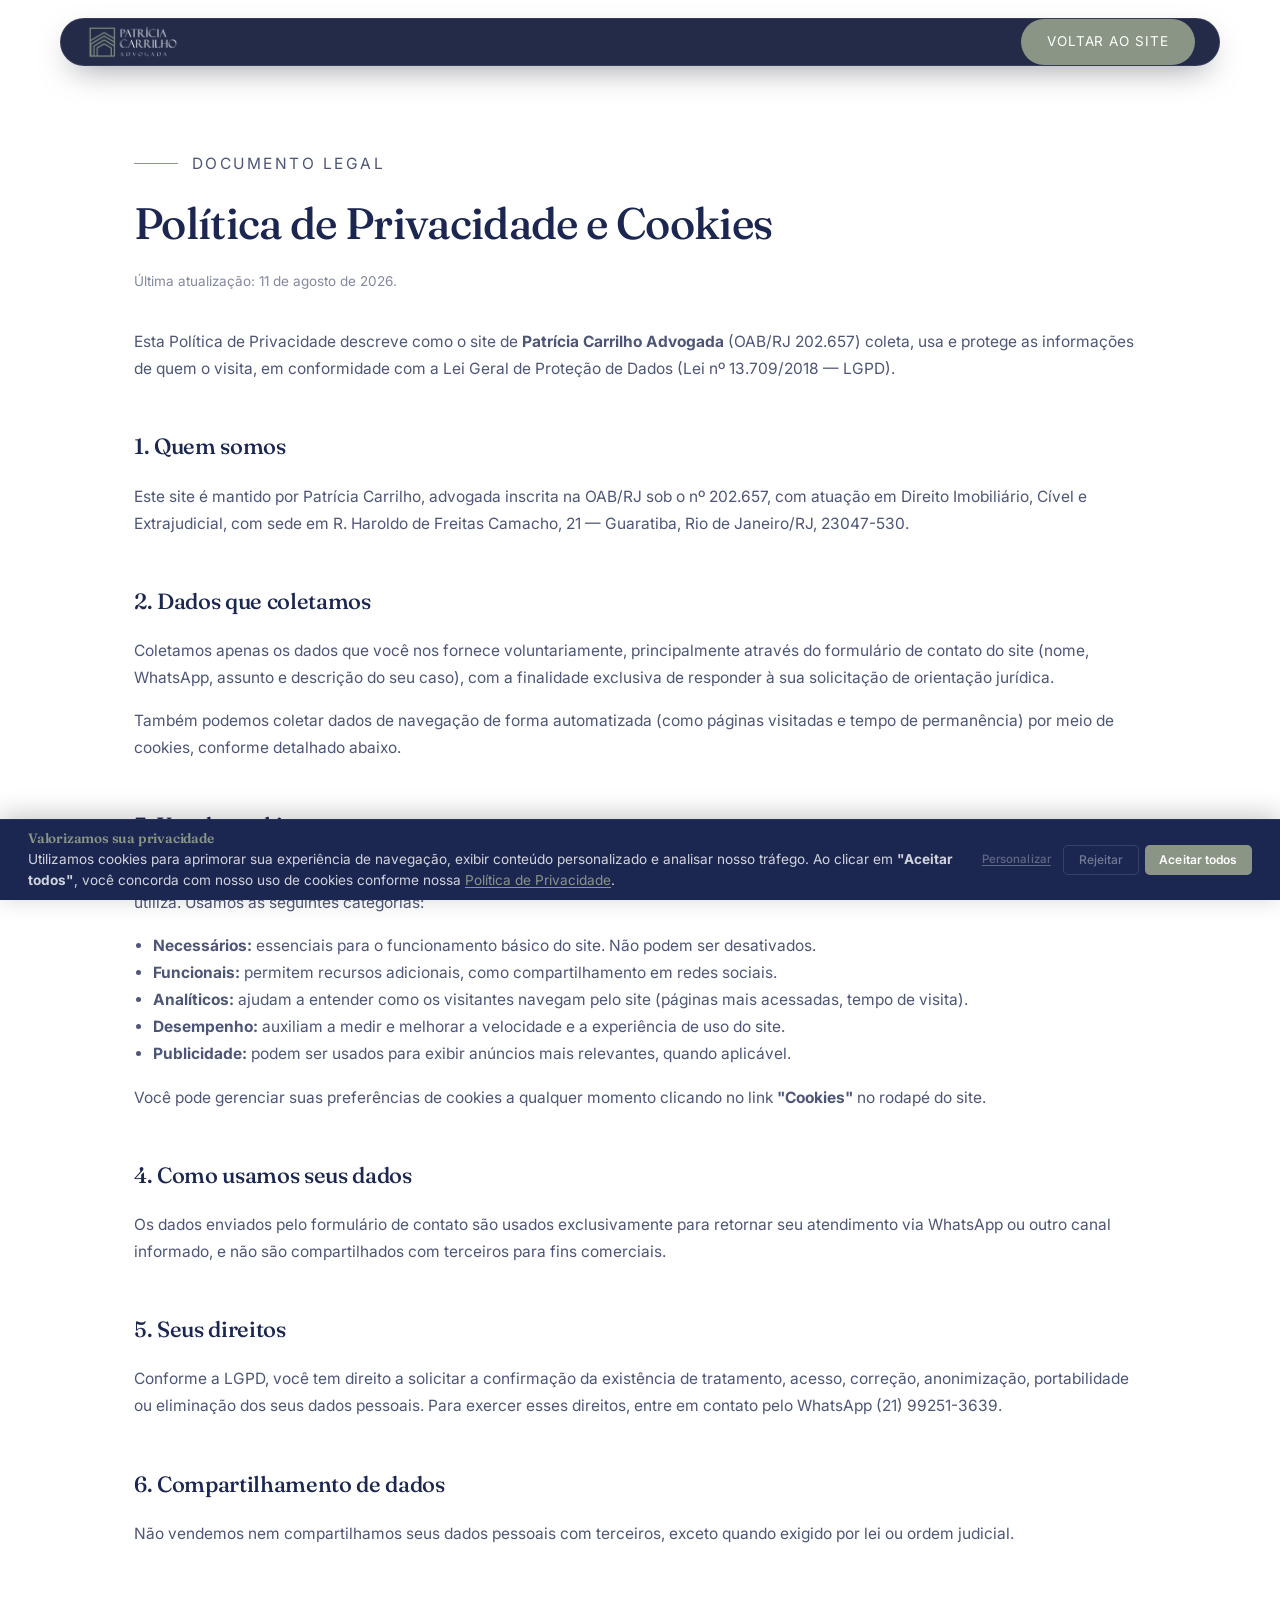
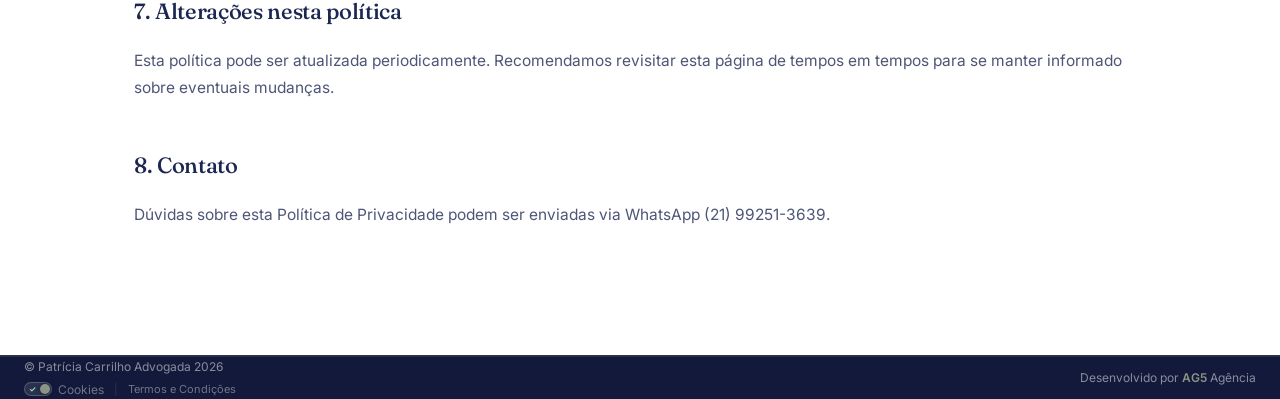
==== politica-de-privacidade.html @ 155cbabe "feat: implement cookie consent banner and add legal pages with supporting assets" ====
<!DOCTYPE html>
<html lang="pt-BR">
<head>
<meta charset="UTF-8" />
<meta name="viewport" content="width=device-width, initial-scale=1" />
<title>Política de Privacidade — Patrícia Carrilho Advogada</title>
<meta name="description" content="Política de privacidade e uso de cookies do site de Patrícia Carrilho Advogada, especialista em direito imobiliário no Rio de Janeiro." />
<meta name="robots" content="noindex, follow" />
<link rel="icon" href="Assets/favicon-patricia-carrilho-advogada.webp" type="image/webp" />
<link href="https://fonts.googleapis.com/css2?family=Fraunces:opsz,wght@9..144,400;9..144,500;9..144,600&family=Inter:wght@300;400;500;600&display=swap" rel="stylesheet" />
<link rel="stylesheet" href="style.css" />
<link rel="stylesheet" href="cookie-banner.css" />
<style>
  .legal{padding:150px 0 var(--s-7)}
  .legal h1{font-size:clamp(28px,3.6vw,44px)}
  .legal h2{font-size:22px;margin-top:var(--s-5)}
  .legal p,.legal li{color:rgba(28,39,81,.78);line-height:1.75;font-size:15.5px}
  .legal ul{padding-left:1.2em;margin:0 0 var(--s-2)}
  .legal .muted{font-size:13.5px;color:rgba(28,39,81,.55);margin-bottom:var(--s-4)}
</style>
</head>
<body>

<header class="site-header" id="header">
  <nav class="nav wrap" id="nav" aria-label="Navegação principal">
    <a href="index.html" class="nav__logo"><img src="Assets/logo-patricia-carrilho-advogada-desktop.webp" alt="Patrícia Carrilho Advogada" /></a>
    <div class="nav__right">
      <a href="index.html" class="btn btn--sage nav__cta">Voltar ao site</a>
    </div>
  </nav>
</header>

<main>
  <section class="section legal">
    <div class="wrap wrap--narrow">
      <p class="eyebrow"><span class="rule"></span>Documento legal</p>
      <h1>Política de Privacidade e Cookies</h1>
      <p class="muted">Última atualização: 11 de agosto de 2026.</p>

      <p>Esta Política de Privacidade descreve como o site de <strong>Patrícia Carrilho Advogada</strong> (OAB/RJ 202.657) coleta, usa e protege as informações de quem o visita, em conformidade com a Lei Geral de Proteção de Dados (Lei nº 13.709/2018 — LGPD).</p>

      <h2>1. Quem somos</h2>
      <p>Este site é mantido por Patrícia Carrilho, advogada inscrita na OAB/RJ sob o nº 202.657, com atuação em Direito Imobiliário, Cível e Extrajudicial, com sede em R. Haroldo de Freitas Camacho, 21 — Guaratiba, Rio de Janeiro/RJ, 23047-530.</p>

      <h2>2. Dados que coletamos</h2>
      <p>Coletamos apenas os dados que você nos fornece voluntariamente, principalmente através do formulário de contato do site (nome, WhatsApp, assunto e descrição do seu caso), com a finalidade exclusiva de responder à sua solicitação de orientação jurídica.</p>
      <p>Também podemos coletar dados de navegação de forma automatizada (como páginas visitadas e tempo de permanência) por meio de cookies, conforme detalhado abaixo.</p>

      <h2>3. Uso de cookies</h2>
      <p>Cookies são pequenos arquivos armazenados no seu navegador que ajudam o site a funcionar corretamente e a entender como você o utiliza. Usamos as seguintes categorias:</p>
      <ul>
        <li><strong>Necessários:</strong> essenciais para o funcionamento básico do site. Não podem ser desativados.</li>
        <li><strong>Funcionais:</strong> permitem recursos adicionais, como compartilhamento em redes sociais.</li>
        <li><strong>Analíticos:</strong> ajudam a entender como os visitantes navegam pelo site (páginas mais acessadas, tempo de visita).</li>
        <li><strong>Desempenho:</strong> auxiliam a medir e melhorar a velocidade e a experiência de uso do site.</li>
        <li><strong>Publicidade:</strong> podem ser usados para exibir anúncios mais relevantes, quando aplicável.</li>
      </ul>
      <p>Você pode gerenciar suas preferências de cookies a qualquer momento clicando no link <strong>"Cookies"</strong> no rodapé do site.</p>

      <h2>4. Como usamos seus dados</h2>
      <p>Os dados enviados pelo formulário de contato são usados exclusivamente para retornar seu atendimento via WhatsApp ou outro canal informado, e não são compartilhados com terceiros para fins comerciais.</p>

      <h2>5. Seus direitos</h2>
      <p>Conforme a LGPD, você tem direito a solicitar a confirmação da existência de tratamento, acesso, correção, anonimização, portabilidade ou eliminação dos seus dados pessoais. Para exercer esses direitos, entre em contato pelo WhatsApp <a href="https://wa.me/5521992513639" target="_blank" rel="noopener">(21) 99251-3639</a>.</p>

      <h2>6. Compartilhamento de dados</h2>
      <p>Não vendemos nem compartilhamos seus dados pessoais com terceiros, exceto quando exigido por lei ou ordem judicial.</p>

      <h2>7. Alterações nesta política</h2>
      <p>Esta política pode ser atualizada periodicamente. Recomendamos revisitar esta página de tempos em tempos para se manter informado sobre eventuais mudanças.</p>

      <h2>8. Contato</h2>
      <p>Dúvidas sobre esta Política de Privacidade podem ser enviadas via WhatsApp <a href="https://wa.me/5521992513639" target="_blank" rel="noopener">(21) 99251-3639</a>.</p>
    </div>
  </section>
</main>

<footer class="footer">
  <div class="credits">
    <div class="wrap credits__inner">
      <div class="credits__left">
        <span>© Patrícia Carrilho Advogada 2026</span>
        <div class="footer-legal-links">
          <a href="#" id="ck-prefs-link" class="footer-cookie-link">
            <span id="cookie-toggle" class="cookie-toggle active">
              <span class="cookie-toggle__yes">✓</span>
              <span class="cookie-toggle__no">✕</span>
              <span id="cookie-toggle-dot" class="cookie-toggle__dot"></span>
            </span>
            Cookies
          </a>
          <span class="footer-legal-sep">|</span>
          <a href="termos-e-condicoes.html">Termos e Condições</a>
        </div>
      </div>
      <span class="credits__right">Desenvolvido por <a href="https://www.ag5agencia.com.br" target="_blank" rel="noopener">AG5</a> Agência</span>
    </div>
  </div>
</footer>

<!-- ========== COOKIE BANNER (Padrão AG5) ========== -->
<div id="ck-banner" class="ck-banner" role="dialog" aria-modal="true" aria-label="Aviso de cookies" aria-live="polite" aria-hidden="true">
  <div class="ck-banner__inner">
    <div class="ck-banner__content">
      <h2 class="ck-banner__title">Valorizamos sua privacidade</h2>
      <p class="ck-banner__text">
        Utilizamos cookies para aprimorar sua experiência de navegação, exibir conteúdo
        personalizado e analisar nosso tráfego. Ao clicar em <strong>"Aceitar todos"</strong>,
        você concorda com nosso uso de cookies conforme nossa
        <a href="politica-de-privacidade.html" class="ck-banner__link">Política de Privacidade</a>.
      </p>
    </div>
    <div class="ck-banner__actions">
      <button id="ck-customize" class="ck-btn ck-btn--ghost">Personalizar</button>
      <button id="ck-reject" class="ck-btn ck-btn--outline">Rejeitar</button>
      <button id="ck-accept-all" class="ck-btn ck-btn--primary">Aceitar todos</button>
    </div>
  </div>
</div>

<div id="ck-modal" class="ck-modal" role="dialog" aria-modal="true" aria-label="Personalizar preferências de cookies" aria-hidden="true">
  <div class="ck-modal__overlay" id="ck-modal-overlay"></div>
  <div class="ck-modal__box">
    <div class="ck-modal__header">
      <h2 class="ck-modal__title">Personalizar preferências de consentimento</h2>
      <button class="ck-modal__close" id="ck-modal-close" aria-label="Fechar modal">
        <svg width="18" height="18" viewBox="0 0 24 24" fill="none" aria-hidden="true">
          <path d="M18 6L6 18M6 6l12 12" stroke="currentColor" stroke-width="2" stroke-linecap="round" stroke-linejoin="round" />
        </svg>
      </button>
    </div>
    <div class="ck-modal__body">
      <p class="ck-modal__intro">
        Utilizamos cookies para ajudar você a navegar com eficiência e executar certas funções.
        Os cookies classificados como <strong>"Necessário"</strong> são essenciais para o
        funcionamento básico do site e não podem ser desativados.
      </p>

      <div class="ck-category">
        <div class="ck-category__header">
          <div class="ck-category__info">
            <h3 class="ck-category__name">Necessário</h3>
            <p class="ck-category__desc">Essenciais para o funcionamento do site. Não armazenam dados pessoalmente identificáveis.</p>
          </div>
          <span class="ck-category__badge">Sempre ativo</span>
        </div>
      </div>

      <div class="ck-category">
        <div class="ck-category__header">
          <div class="ck-category__info">
            <h3 class="ck-category__name">Funcional</h3>
            <p class="ck-category__desc">Ajudam a executar funcionalidades como compartilhamento em mídia social e recursos de terceiros.</p>
          </div>
          <label class="ck-toggle" aria-label="Ativar cookies funcionais">
            <input type="checkbox" id="ck-functional" name="functional">
            <span class="ck-toggle__slider"></span>
          </label>
        </div>
      </div>

      <div class="ck-category">
        <div class="ck-category__header">
          <div class="ck-category__info">
            <h3 class="ck-category__name">Analítico</h3>
            <p class="ck-category__desc">Usados para entender como os visitantes interagem com o site (visitantes, taxa de rejeição, etc.).</p>
          </div>
          <label class="ck-toggle" aria-label="Ativar cookies analíticos">
            <input type="checkbox" id="ck-analytics" name="analytics">
            <span class="ck-toggle__slider"></span>
          </label>
        </div>
      </div>

      <div class="ck-category">
        <div class="ck-category__header">
          <div class="ck-category__info">
            <h3 class="ck-category__name">Desempenho</h3>
            <p class="ck-category__desc">Analisam índices de desempenho do site para oferecer melhor experiência ao visitante.</p>
          </div>
          <label class="ck-toggle" aria-label="Ativar cookies de desempenho">
            <input type="checkbox" id="ck-performance" name="performance">
            <span class="ck-toggle__slider"></span>
          </label>
        </div>
      </div>

      <div class="ck-category">
        <div class="ck-category__header">
          <div class="ck-category__info">
            <h3 class="ck-category__name">Publicidade</h3>
            <p class="ck-category__desc">Entregam anúncios personalizados com base nas páginas visitadas anteriormente.</p>
          </div>
          <label class="ck-toggle" aria-label="Ativar cookies de publicidade">
            <input type="checkbox" id="ck-advertising" name="advertising">
            <span class="ck-toggle__slider"></span>
          </label>
        </div>
      </div>
    </div>

    <div class="ck-modal__footer">
      <button id="ck-modal-reject" class="ck-btn ck-btn--outline">Rejeitar</button>
      <button id="ck-modal-save" class="ck-btn ck-btn--ghost">Salvar Preferências</button>
      <button id="ck-modal-accept-all" class="ck-btn ck-btn--primary">Aceitar todos</button>
    </div>
  </div>
</div>

<button id="ck-prefs-btn" class="ck-prefs-btn" aria-label="Preferências de cookies" style="display:none;">Cookies</button>


<script src="cookie-banner.js" defer></script>
</body>
</html>
---- style.css ----
:root{
  --color-navy:#1C2751;
  --color-sage:#8A9585;
  --color-white:#FFFFFF;
  --color-neutral:#F0F0F0;
  --color-navy-deep:#12193A;
  --font-title:"Fraunces",Georgia,"Times New Roman",serif;
  --font-body:"Inter",Helvetica,Arial,sans-serif;
  --wrap:1240px;
  --s-1:8px;--s-2:16px;--s-3:24px;--s-4:34px;--s-5:52px;--s-6:70px;--s-7:110px;
  --ease:cubic-bezier(.16,1,.3,1);
}

*,*::before,*::after{box-sizing:border-box}
html{scroll-behavior:smooth}
body{margin:0;background:var(--color-white);color:var(--color-navy);font-family:var(--font-body);font-size:16px;line-height:1.6;-webkit-font-smoothing:antialiased;overflow-x:hidden}
img{max-width:100%;display:block}
a{color:inherit;text-decoration:none;transition:color .25s ease}
a:hover{color:var(--color-sage)}
h1,h2,h3{font-family:var(--font-title);font-weight:500;letter-spacing:-.015em;margin:0;text-wrap:pretty}
h1{font-size:clamp(34px,4.6vw,66px);line-height:1.03;margin-bottom:var(--s-3)}
h1 em{font-style:italic;color:var(--color-sage)}
h2{font-size:clamp(28px,3.2vw,46px);line-height:1.1;margin-bottom:var(--s-3)}
.h2--big{font-size:clamp(30px,3.4vw,48px)}
h3{font-size:22px;line-height:1.25}
p{margin:0 0 var(--s-2)}
input,textarea,select,button{font:inherit}

.wrap{max-width:var(--wrap);margin:0 auto;padding:0 var(--s-3)}
.wrap--narrow{max-width:1060px}
.section{padding:var(--s-7) 0}
.section--navy{background:var(--color-navy);color:var(--color-white)}
.section--neutral{background:var(--color-neutral)}
.muted{font-size:13.5px;color:rgba(28,39,81,.6)}
.eyebrow{display:flex;align-items:center;gap:14px;font-size:12.5px;letter-spacing:.16em;text-transform:uppercase;color:var(--color-sage);margin-bottom:var(--s-3)}
.rule{width:44px;height:1px;background:var(--color-sage)}
.lead{font-size:17px;line-height:1.7;color:rgba(28,39,81,.72);max-width:34em}
.lead--light{color:rgba(255,255,255,.72)}
.diamond{width:7px;height:7px;background:var(--color-sage);transform:rotate(45deg);flex:none}

/* ---------- botões e links ---------- */
.btn{display:inline-block;padding:17px 30px;font-size:13.5px;letter-spacing:.07em;text-transform:uppercase;transition:background .25s ease,color .25s ease,border-color .25s ease;cursor:pointer;border:0}
.btn--navy{background:var(--color-navy);color:var(--color-white)}
.btn--navy:hover{background:var(--color-sage);color:var(--color-white)}
.btn--sage{background:var(--color-sage);color:var(--color-white)}
.btn--sage:hover{background:var(--color-white);color:var(--color-navy)}
.btn--ghost{border:1px solid rgba(28,39,81,.25);color:var(--color-navy)}
.btn--ghost:hover{border-color:var(--color-sage);color:var(--color-sage)}
.btn--block{width:100%}
.btn-row{display:flex;flex-wrap:wrap;gap:14px;margin-bottom:var(--s-4)}
.link-underline{font-size:13.5px;letter-spacing:.06em;text-transform:uppercase;border-bottom:1px solid var(--color-sage);padding-bottom:5px}
.link-underline--light{color:rgba(255,255,255,.78)}

/* ---------- header ---------- */
.site-header{position:fixed;top:18px;left:0;right:0;z-index:50;display:flex;justify-content:center;pointer-events:none}
.nav{pointer-events:auto;width:min(1160px,calc(100% - 36px));display:flex;align-items:center;justify-content:space-between;gap:var(--s-3);padding:10px 10px 10px 26px;background:rgba(18,25,58,.92);backdrop-filter:blur(8px);-webkit-backdrop-filter:blur(8px);border:1px solid rgba(255,255,255,.08);border-radius:999px;box-shadow:0 12px 32px -12px rgba(9,13,30,.5);transition:padding .3s ease,box-shadow .3s ease}
.site-header.is-compact .nav{box-shadow:0 16px 40px -14px rgba(9,13,30,.65)}
.nav__logo img{height:34px;width:auto;transition:height .3s ease}
.site-header.is-compact .nav__logo img{height:30px}
.nav__right{display:flex;align-items:center;gap:26px}
.nav__links{display:flex;gap:26px;align-items:center;font-size:14px;color:rgba(255,255,255,.75)}
.nav__links a{position:relative;padding-bottom:2px;background-image:linear-gradient(var(--color-sage),var(--color-sage));background-repeat:no-repeat;background-position:left bottom;background-size:0% 1px;transition:color .35s ease,background-size .45s var(--ease)}
.nav__links a:hover{color:var(--color-white);background-size:100% 1px}
.nav__cta{padding:12px 26px;white-space:nowrap;border-radius:999px;transition:transform .3s ease,box-shadow .3s ease,background .3s ease,color .3s ease}
.nav__cta:hover{transform:translateY(-2px);box-shadow:0 8px 20px -6px rgba(138,149,133,.55)}
.nav__burger{display:none;flex-direction:column;gap:6px;background:transparent;border:0;padding:10px;cursor:pointer}
.nav__burger span{display:block;width:24px;height:1.5px;background:var(--color-white);transition:transform .25s ease}
.nav__burger[aria-expanded="true"] span:first-child{transform:translateY(4px) rotate(45deg)}
.nav__burger[aria-expanded="true"] span:last-child{transform:translateY(-3px) rotate(-45deg)}

/* ---------- drawer mobile (menu premium) ---------- */
.drawer-overlay{position:fixed;inset:0;background:rgba(18,25,58,.55);opacity:0;visibility:hidden;transition:opacity .35s var(--ease);z-index:9998}
.drawer-overlay.is-open{opacity:1;visibility:visible}
.drawer{position:fixed;top:0;right:0;bottom:0;width:min(360px,86vw);background:var(--color-navy);z-index:9999;display:flex;flex-direction:column;transform:translateX(100%);transition:transform .4s var(--ease);box-shadow:-20px 0 60px rgba(18,25,58,.35)}
.drawer.is-open{transform:translateX(0)}
.drawer__head{display:flex;align-items:center;justify-content:space-between;padding:var(--s-3);border-bottom:1px solid rgba(255,255,255,.14)}
.drawer__logo img{height:38px;width:auto}
.drawer__close{background:transparent;border:0;padding:10px;cursor:pointer;display:flex;flex-direction:column;justify-content:center;align-items:center;width:40px;height:40px}
.drawer__close span{position:absolute;width:20px;height:1.5px;background:var(--color-white)}
.drawer__close span:first-child{transform:rotate(45deg)}
.drawer__close span:last-child{transform:rotate(-45deg)}
.drawer__nav{display:flex;flex-direction:column;padding:var(--s-2) 0;overflow-y:auto}
.drawer__nav a{padding:18px var(--s-3);font-size:14.5px;letter-spacing:.06em;text-transform:uppercase;color:rgba(255,255,255,.78);border-bottom:1px solid rgba(255,255,255,.08);opacity:.85;transition:opacity .2s ease,color .2s ease,background .2s ease}
.drawer__nav a:hover{opacity:1;color:var(--color-sage);background:rgba(255,255,255,.04)}
.drawer__cta{margin:var(--s-3);text-align:center;border-bottom:0 !important}
body.drawer-open{overflow:hidden}
@media (min-width:901px){
  .drawer,.drawer-overlay{display:none}
}

/* ---------- hero ---------- */
.hero{padding-top:118px;padding-bottom:var(--s-4)}
.hero__grid{display:grid;grid-template-columns:minmax(0,55fr) minmax(0,45fr);gap:44px;align-items:center;min-height:min(60.3vh,516px)}
.hero__text{padding:var(--s-2) 0}
.hero__media{position:relative;align-self:stretch;min-height:367px}
.hero__frame{position:absolute;inset:0;background:var(--color-neutral);overflow:hidden}
.hero__frame::after{content:'';position:absolute;inset:0;clip-path:polygon(18% 0,100% 0,100% 100%,0 100%);border:1px solid rgba(138,149,133,.55);pointer-events:none;z-index:2}
.hero__frame img{width:100%;height:100%;object-fit:cover;object-position:50% 28%;clip-path:polygon(18% 0,100% 0,100% 100%,0 100%);animation:heroReveal .9s var(--ease) both;will-change:transform,clip-path;filter:saturate(1.03) contrast(1.02)}
.hero__seal{position:absolute;top:26px;right:-1px;background:var(--color-white);color:var(--color-navy);font-family:var(--font-title);font-size:12px;letter-spacing:.14em;padding:9px 16px;box-shadow:0 10px 28px -10px rgba(18,25,58,.4);animation:fadeIn .8s .55s ease both}

/* ---------- grids ---------- */
.grid-2{display:grid;grid-template-columns:minmax(0,1fr) minmax(0,1fr);gap:var(--s-5);align-items:center}
.grid-2--wide{gap:var(--s-6);align-items:start}
.grid-2--about{grid-template-columns:minmax(0,44fr) minmax(0,56fr);gap:64px}
.section__head{display:flex;flex-wrap:wrap;gap:var(--s-3);align-items:flex-end;justify-content:space-between;margin-bottom:var(--s-5)}
.section__head h2{max-width:22em;margin-bottom:0}

/* ---------- dor & solução: composição assimétrica editorial ---------- */
.ds{padding-bottom:0}
.ds__head{max-width:34em;margin-bottom:var(--s-6)}
.ds__head h2{font-size:clamp(28px,3.6vw,42px)}

.ds__scene{position:relative;display:grid;grid-template-columns:minmax(220px,26fr) minmax(0,74fr);align-items:end}

/* coluna estreita: o peso do problema, comprimida, quase saindo de cena */
.ds__weight{position:relative;grid-column:1;z-index:1;min-height:460px;display:flex;flex-direction:column;justify-content:flex-end;filter:grayscale(.35)}
.ds__weight-img{position:relative;flex:1;overflow:hidden;box-shadow:14px 0 40px -20px rgba(0,0,0,.6)}
.ds__weight-img img{width:100%;height:100%;object-fit:cover;object-position:70% 22%;filter:brightness(.62) contrast(1.05)}
.ds__weight-img::after{content:'';position:absolute;inset:0;background:linear-gradient(180deg,rgba(9,13,30,0) 45%,rgba(9,13,30,.92));}
.ds__weight-copy{position:absolute;left:0;right:0;bottom:0;padding:26px 22px}
.ds__count{display:block;font-family:var(--font-title);font-size:64px;line-height:.85;color:rgba(255,255,255,.92)}
.ds__count-label{display:block;margin-top:10px;font-size:12.5px;line-height:1.5;letter-spacing:.02em;color:rgba(255,255,255,.62)}

/* coluna dominante: a virada, maior, sobrepondo a coluna do problema */
.ds__relief{position:relative;grid-column:2;z-index:2;margin-left:-64px;background:var(--color-navy-deep);display:grid;grid-template-columns:52fr 48fr;align-items:stretch;box-shadow:0 30px 70px -24px rgba(9,13,30,.7);border:1px solid rgba(138,149,133,.22)}
.ds__relief-img{position:relative;min-height:420px;overflow:hidden}
.ds__relief-img img{width:100%;height:100%;object-fit:cover;transition:transform .8s var(--ease)}
.ds__relief:hover .ds__relief-img img{transform:scale(1.04)}
.ds__relief-img::after{content:'';position:absolute;inset:0;box-shadow:inset -40px 0 60px -40px rgba(9,13,30,.5)}
.ds__relief-copy{padding:var(--s-5) var(--s-5) var(--s-5) var(--s-4)}
.ds__kicker{display:inline-flex;align-items:center;gap:9px;font-family:var(--font-title);font-style:italic;font-size:13px;color:var(--color-sage);margin-bottom:16px}
.ds__kicker::before{content:'';width:20px;height:1px;background:var(--color-sage)}
.ds__relief-copy h3{font-size:clamp(23px,2.3vw,29px);line-height:1.2;margin-bottom:22px;color:var(--color-white)}
.ds__list{display:grid;gap:14px;list-style:none;max-width:26em}
.ds__list li{font-size:14.5px;line-height:1.5;color:rgba(255,255,255,.8);padding-left:22px;position:relative}
.ds__list li::before{content:'✓';position:absolute;left:0;top:0;color:var(--color-sage);font-weight:700}

/* ---------- serviços ---------- */
.services{display:grid;grid-template-columns:repeat(auto-fit,minmax(300px,1fr));gap:2px;background:var(--color-navy-deep)}
.service{position:relative;min-height:340px;display:flex;flex-direction:column;justify-content:flex-end;padding:30px 30px 34px;overflow:hidden;isolation:isolate}
.service__bg{position:absolute;inset:0;width:100%;height:100%;object-fit:cover;z-index:-2;filter:grayscale(.25) brightness(.55);transition:transform .7s var(--ease),filter .5s ease}
.service:hover .service__bg{transform:scale(1.06);filter:grayscale(0) brightness(.42)}
.service::after{content:'';position:absolute;inset:0;z-index:-1;background:linear-gradient(180deg,rgba(9,13,30,.15) 0%,rgba(9,13,30,.55) 45%,rgba(9,13,30,.94) 100%)}
.service__n{position:relative;font-family:var(--font-title);font-size:64px;line-height:1;color:rgba(138,149,133,.85);margin-bottom:10px;transition:color .4s ease}
.service:hover .service__n{color:var(--color-sage)}
.service__body{position:relative}
.service h3{position:relative;margin:0 0 10px;max-width:16em;font-size:21px;line-height:1.24;color:var(--color-white)}
.service p{position:relative;margin:0;font-size:14px;line-height:1.55;color:rgba(255,255,255,.68);max-width:28em;transition:color .3s ease}
.service:hover p{color:rgba(255,255,255,.85)}
.chips{display:flex;flex-wrap:wrap;gap:10px;align-items:center;margin-top:44px}
.chips__label{font-size:13px;letter-spacing:.1em;text-transform:uppercase;color:rgba(28,39,81,.55);margin-right:var(--s-1)}
.chip{border:1px solid rgba(28,39,81,.2);padding:8px 15px;font-size:14px;color:rgba(28,39,81,.75);transition:border-color .25s ease,color .25s ease,background .25s ease}
.chip:hover{border-color:var(--color-sage);color:var(--color-sage);background:rgba(138,149,133,.08)}

/* ---------- ticks (lista de benefícios) ---------- */
.ticks{list-style:none;margin:0 0 var(--s-4);padding:0;display:grid;gap:14px}
.ticks li{position:relative;padding-left:22px;font-size:16px;line-height:1.55}
.ticks li::before{content:"";position:absolute;left:0;top:9px;width:7px;height:7px;background:var(--color-sage);transform:rotate(45deg)}

/* ---------- sobre ---------- */

/* ---------- carrossel "quem cuida do seu caso": coverflow editorial (coluna) ---------- */
.carousel-about{position:relative;padding-bottom:var(--s-4)}
.carousel-about__track{display:flex;align-items:center;justify-content:center;height:520px;perspective:1200px;overflow:hidden}
.carousel-about__slide{position:absolute;width:295px;height:400px;margin:0;backface-visibility:hidden;-webkit-backface-visibility:hidden;transition:transform .55s var(--ease),opacity .55s var(--ease),filter .55s var(--ease);cursor:pointer}
.carousel-about__slide img{width:100%;height:100%;object-fit:cover;image-rendering:-webkit-optimize-contrast;box-shadow:0 30px 60px -20px rgba(28,39,81,.4)}
.carousel-about__slide figcaption{position:absolute;left:0;right:0;bottom:-30px;text-align:center;font-size:12.5px;letter-spacing:.03em;color:rgba(28,39,81,.6);opacity:0;transition:opacity .4s ease}

.carousel-about__slide[data-pos="0"]{transform:none;opacity:1;filter:none;z-index:5}
.carousel-about__slide[data-pos="0"] figcaption{opacity:1}
.carousel-about__slide[data-pos="-1"]{transform:translateX(-185px) scale(.8) rotateY(18deg);opacity:.7;filter:grayscale(.5) brightness(.75);z-index:4}
.carousel-about__slide[data-pos="1"]{transform:translateX(185px) scale(.8) rotateY(-18deg);opacity:.7;filter:grayscale(.5) brightness(.75);z-index:4}
.carousel-about__slide[data-pos="-2"]{transform:translateX(305px) scale(.64) rotateY(24deg);opacity:.3;filter:grayscale(.7) brightness(.6);z-index:3}
.carousel-about__slide[data-pos="2"]{transform:translateX(-305px) scale(.64) rotateY(-24deg);opacity:.3;filter:grayscale(.7) brightness(.6);z-index:3}
.carousel-about__slide[data-pos="far"]{transform:scale(.5);opacity:0;pointer-events:none;z-index:1}

.carousel-about__arrow{position:absolute;top:50%;transform:translateY(-50%);width:46px;height:46px;border-radius:50%;background:var(--color-white);border:1px solid rgba(28,39,81,.15);color:var(--color-navy);font-size:22px;line-height:1;cursor:pointer;z-index:6;box-shadow:0 12px 28px -12px rgba(28,39,81,.3);transition:background .25s ease,color .25s ease}
.carousel-about__arrow:hover{background:var(--color-navy);color:var(--color-white)}
.carousel-about__arrow--prev{left:0}
.carousel-about__arrow--next{right:0}

.signature{margin-top:26px;font-family:var(--font-title);font-size:20px;color:var(--color-sage)}

/* ---------- depoimentos ---------- */
.carousel{position:relative;border-top:1px solid rgba(255,255,255,.16);padding-top:44px;min-height:250px}
.carousel__item{margin:0;position:absolute;left:0;right:0;opacity:0;visibility:hidden;transition:opacity .6s ease-in-out}
.carousel__item.is-active{opacity:1;visibility:visible;position:relative}
.carousel__item p{font-family:var(--font-title);font-weight:400;font-size:clamp(21px,2.4vw,33px);line-height:1.35;margin-bottom:26px}
.carousel__item footer{display:flex;flex-wrap:wrap;gap:6px var(--s-2);align-items:center;font-size:14px;color:rgba(255,255,255,.62)}
.carousel__item .who{color:var(--color-white)}
.carousel__item .tag{color:var(--color-sage)}
.carousel__nav{display:flex;flex-wrap:wrap;gap:12px;align-items:center;margin-top:var(--s-4)}
.dots{display:flex;gap:12px}
.dots button{width:38px;height:3px;padding:0;border:0;background:rgba(255,255,255,.25);cursor:pointer;transition:background .25s ease}
.dots button:hover{background:rgba(255,255,255,.6)}
.dots button.is-on{background:var(--color-sage)}

/* ---------- mural de depoimentos (masonry, telas grandes) ---------- */
.wall{display:none}
@media (min-width:1280px){
  .carousel,.carousel__nav{display:none}
  #depoimentos .wrap--narrow{max-width:1240px}
  .wall{display:grid;grid-template-columns:repeat(3,1fr);gap:14px;margin-top:8px}
  .wall__item{position:relative;overflow:hidden;margin:0;padding:22px 20px 18px;background:rgba(255,255,255,.04);border:1px solid rgba(255,255,255,.08);transition:background .3s ease,border-color .3s ease,transform .3s ease}
  .wall__item:hover{background:rgba(255,255,255,.07);border-color:rgba(138,149,133,.4);transform:translateY(-2px)}
  .wall__item::before{content:'“';position:absolute;top:-14px;right:10px;font-family:var(--font-title);font-size:64px;line-height:1;color:rgba(138,149,133,.14);pointer-events:none}
  .wall__item p{position:relative;font-size:14px;line-height:1.5;margin:0 0 14px;color:rgba(255,255,255,.88);display:-webkit-box;-webkit-line-clamp:4;-webkit-box-orient:vertical;overflow:hidden}
  .wall__item footer{position:relative;display:flex;flex-wrap:wrap;gap:4px var(--s-2);align-items:center;font-size:11.5px;color:rgba(255,255,255,.5)}
  .wall__item .who{color:var(--color-sage);font-weight:600}
  .wall__item .tag{display:none}
}

/* ---------- faq ---------- */
.faq__title{max-width:20em;margin-bottom:20px}
.faq-flip__hint{margin-bottom:var(--s-5);font-size:14.5px;color:rgba(28,39,81,.55)}

/* ---------- FAQ em cards flip 3D ---------- */
.faq-flip__grid{display:grid;grid-template-columns:repeat(3,1fr);gap:22px}
.faq-flip__card{position:relative;display:block;box-sizing:border-box;width:100%;min-width:0;height:300px;margin:0;padding:0;background:transparent;border:0;cursor:pointer;perspective:1600px;text-align:left;font:inherit;color:inherit;-webkit-appearance:none;appearance:none}
.faq-flip__inner{position:relative;display:block;width:100%;height:100%;transition:transform .6s cubic-bezier(.4,.2,.2,1);transform-style:preserve-3d}
.faq-flip__card.is-flipped .faq-flip__inner{transform:rotateY(180deg)}
.faq-flip__face{position:absolute;inset:0;box-sizing:border-box;width:100%;backface-visibility:hidden;-webkit-backface-visibility:hidden;padding:30px 26px;display:flex;flex-direction:column}
.faq-flip__face--front{background:var(--color-white);border:1px solid rgba(28,39,81,.14);border-left:2px solid var(--color-sage);justify-content:space-between}
.faq-flip__face--back{background:var(--color-navy);color:var(--color-white);transform:rotateY(180deg);justify-content:center}
.faq-flip__n{display:block;font-family:var(--font-title);font-size:38px;line-height:1;color:rgba(138,149,133,.55)}
.faq-flip__q{display:block;width:100%;margin-top:16px;font-family:var(--font-title);font-size:19px;line-height:1.32;color:var(--color-navy)}
.faq-flip__tap{display:block;font-size:11.5px;letter-spacing:.08em;text-transform:uppercase;color:rgba(28,39,81,.4)}
.faq-flip__a{display:block;width:100%;font-size:15px;line-height:1.6;color:rgba(255,255,255,.85)}
.faq-flip__card:hover .faq-flip__face--front{border-color:rgba(138,149,133,.4);box-shadow:0 16px 36px -18px rgba(28,39,81,.35)}

/* ---------- localização: mapa full-bleed + card flutuante ---------- */
.location{position:relative;margin-top:var(--s-5)}
.map{position:relative;background:var(--color-white);height:560px}
.map iframe{width:100%;height:100%;border:0;filter:grayscale(.45) contrast(1.08) brightness(.96)}

.location__card-wrap{position:absolute;inset:0;z-index:1;max-width:var(--wrap);width:100%;margin:0 auto;display:flex;align-items:flex-end;justify-content:flex-end;padding:0 var(--s-4) 34px 0;pointer-events:none}
.location__card{position:relative;pointer-events:auto;max-width:400px;background:var(--color-white);padding:34px 34px 30px;box-shadow:0 24px 54px -18px rgba(9,13,30,.4);border-top:3px solid var(--color-sage)}
.location__row{display:flex;gap:16px;align-items:flex-start;padding:16px 0;border-bottom:1px solid rgba(28,39,81,.1)}
.location__row:first-child{padding-top:0}
.location__icon{flex:none;display:flex;align-items:center;justify-content:center;width:38px;height:38px;border-radius:50%;background:rgba(138,149,133,.12);color:var(--color-sage)}
.location__row dt{font-size:11.5px;letter-spacing:.1em;text-transform:uppercase;color:rgba(28,39,81,.5);margin-bottom:5px}
.location__row dd{margin:0;font-size:15.5px;line-height:1.5}
.location__actions{margin:26px 0 0}

/* ---------- formulário ---------- */
.contact-links{display:grid;gap:var(--s-2);padding-top:28px;border-top:1px solid rgba(255,255,255,.18)}
.contact-links a{display:flex;gap:12px;align-items:center;font-size:17px;color:var(--color-white)}
.form{background:var(--color-white);color:var(--color-navy);padding:40px 38px;display:grid;gap:20px}
.form label{display:grid;gap:var(--s-1)}
.form label span{font-size:12.5px;letter-spacing:.1em;text-transform:uppercase;color:rgba(28,39,81,.6)}
.form input,.form select,.form textarea{border:0;border-bottom:1px solid rgba(28,39,81,.28);padding:11px 0;font-size:16px;background:transparent;color:var(--color-navy);outline:none;transition:border-color .25s ease;border-radius:0}
.form input:focus,.form select:focus,.form textarea:focus{border-color:var(--color-sage)}
.form input.is-invalid,.form textarea.is-invalid{border-color:#B4553F}
.form textarea{resize:vertical}
.form__error{margin:0;font-size:14px;color:#B4553F;display:none}
.form__error.is-visible{display:block}
.form__note{margin:0;font-size:13px;line-height:1.6;color:rgba(28,39,81,.55)}
.form__ok-title{font-family:var(--font-title);font-size:28px;line-height:1.2;margin-bottom:12px}
.form__ok{animation:fadeIn .5s ease both}
.form__ok p:nth-child(2){color:rgba(28,39,81,.7);margin-bottom:26px}
.form.is-sent label,.form.is-sent button[type="submit"],.form.is-sent .form__note,.form.is-sent .form__error{display:none}

/* ---------- rodapé (footer-main + footer-bottom, padrão AG5) ---------- */
.footer{background:var(--color-navy-deep);color:rgba(255,255,255,.75);border-top:1px solid rgba(138,149,133,.2)}
.footer__grid{display:grid;grid-template-columns:repeat(4,1fr);gap:2.5rem;max-width:1280px;margin:0 auto;padding:35px 1.5rem 30px}
.footer p{font-size:0.875rem;line-height:1.6;max-width:28em;color:rgba(255,255,255,.7);margin-bottom:1.5rem}
.footer__brand .footer__logo{max-width:220px;height:auto;width:auto;object-fit:contain;margin-bottom:22px}
.footer__oab{font-size:14px;color:rgba(255,255,255,.5);margin-top:-8px}
.footer__muted{color:rgba(255,255,255,.55)}
.footer__social{display:flex;gap:14px;margin-top:8px}
.footer__social a{color:rgba(255,255,255,.7);transition:color 300ms ease,transform 300ms ease;display:inline-flex}
.footer__social a:hover{color:var(--color-sage);transform:translateY(-2px)}
.footer__title{margin-bottom:1.5rem;font-size:0.875rem;font-weight:600;letter-spacing:.1em;text-transform:uppercase;color:var(--color-sage)}
.footer__links{display:grid;gap:.75rem;font-size:0.875rem}
.footer__links a{display:flex;gap:10px;align-items:flex-start;line-height:1.6;color:rgba(255,255,255,.7);transition:color 300ms ease}
.footer__links a:hover{color:var(--color-sage)}
.footer__links--plain{gap:.75rem}
.footer__links .diamond{margin-top:8px;width:6px;height:6px}
.footer__contact a{align-items:center}
.footer__icon{flex:none;color:rgba(255,255,255,.55)}
.footer__contact a:hover .footer__icon{color:var(--color-sage)}

/* ---------- footer-bottom (créditos) ---------- */
.credits{border-top:1px solid rgba(255,255,255,.1)}
.credits__inner{display:flex;flex-wrap:wrap;gap:1rem var(--s-3);align-items:center;justify-content:space-between;max-width:1280px;margin:0 auto;padding:20px 1.5rem}
.credits__left{display:flex;flex-direction:column;gap:4px}
.credits__left>span{font-size:0.75rem;color:rgba(255,255,255,.5)}
.footer-legal-links{display:flex;flex-wrap:wrap;align-items:center;font-size:11px;color:rgba(255,255,255,.4)}
.footer-legal-links a{color:rgba(255,255,255,.4);transition:color 300ms ease}
.footer-legal-links a:hover{color:var(--color-sage)}
.footer-legal-sep{margin:0 10px;opacity:.3}

/* ---------- toggle visual do link de Cookies (padrão AG5) ---------- */
.footer-cookie-link{text-decoration:none;color:rgba(255,255,255,.6);display:inline-flex;align-items:center;gap:6px;font-size:.75rem;transition:color 300ms ease}
.footer-cookie-link:hover{color:var(--color-sage)}
.cookie-toggle{display:inline-flex;align-items:center;position:relative;width:28px;height:14px;background:rgba(255,255,255,.1);border-radius:10px;padding:2px;border:1px solid rgba(255,255,255,.2);font-size:8px;font-weight:700;transition:border-color .2s ease}
.footer-cookie-link:hover .cookie-toggle{border-color:rgba(255,255,255,.4)}
.cookie-toggle__yes{color:#86EFAC;margin-left:2px}
.cookie-toggle__no{color:#FCA5A5;margin-left:auto;margin-right:2px}
.cookie-toggle__dot{position:absolute;left:15px;width:10px;height:10px;background:var(--color-sage);border-radius:50%;box-shadow:0 0 5px rgba(0,0,0,.3);transition:left .2s ease,background .2s ease,box-shadow .2s ease}
.footer-cookie-link:hover .cookie-toggle__dot{box-shadow:0 0 8px rgba(138,149,133,.5)}
.cookie-toggle.inactive .cookie-toggle__dot{left:2px;background:#888}
.credits__right{font-size:0.75rem;color:rgba(255,255,255,.5);white-space:nowrap}
.credits__right a{color:var(--color-sage);font-weight:600;transition:color 300ms ease}
.credits__right a:hover{color:#a4af9b}

/* ---------- animações de scroll ---------- */
.rv{opacity:0;transform:translateY(28px);transition:opacity .7s var(--ease),transform .7s var(--ease);will-change:transform,opacity}
.rv--x{transform:translateX(-22px)}
.rv.is-in{opacity:1;transform:none}
@keyframes heroReveal{
  from{clip-path:polygon(18% 0,100% 0,100% 100%,42% 100%);transform:scale(1.08)}
  to{clip-path:polygon(18% 0,100% 0,100% 100%,0 100%);transform:scale(1)}
}
@keyframes fadeIn{from{opacity:0}to{opacity:1}}

/* ---------- responsivo ---------- */
@media (max-width:1280px){
  .wrap{padding:0 var(--s-3)}
}
@media (max-width:1024px){
  :root{--s-7:84px}
  .grid-2,.grid-2--about,.hero__grid{grid-template-columns:1fr;gap:44px}
  .faq-flip__grid{grid-template-columns:repeat(2,1fr)}
  .carousel-about__track{height:500px}
  .carousel-about__slide{width:320px;height:430px}
  .carousel-about__slide[data-pos="-1"]{transform:translateX(-215px) scale(.82) rotateY(18deg)}
  .carousel-about__slide[data-pos="1"]{transform:translateX(215px) scale(.82) rotateY(-18deg)}
  .carousel-about__slide[data-pos="-2"]{transform:translateX(385px) scale(.66) rotateY(24deg)}
  .carousel-about__slide[data-pos="2"]{transform:translateX(-385px) scale(.66) rotateY(-24deg)}
  .carousel-about__arrow--prev{left:16px}
  .carousel-about__arrow--next{right:16px}
  .hero{padding-top:118px}
  .hero__grid{min-height:0}
  .hero__media{min-height:420px}
  .map{height:440px}

  /* ---------- rodapé: tablet, 2 colunas ---------- */
  .footer__grid{grid-template-columns:1fr 1fr;gap:2.5rem;padding:35px 1.5rem 30px}
}
@media (max-width:900px){
  .nav__burger{display:flex}
  .nav__right .nav__links,.nav__right .nav__cta{display:none}
  .nav{position:relative}
  .nav__right{gap:var(--s-2)}
}
@media (max-width:768px){
  :root{--s-7:70px}
  .service{padding:24px 24px 28px;min-height:280px}
  .service__n{font-size:52px}
  .form{padding:30px 24px}
  .faq-flip__grid{grid-template-columns:1fr;gap:16px}
  .map{height:280px}
  .location__card-wrap{position:static;display:block;padding:var(--s-3)}
  .location__card{max-width:none;box-shadow:0 20px 44px -18px rgba(9,13,30,.3)}
  .faq-flip__card{height:210px}

  /* ---------- carrossel "sobre": mobile, compacto ---------- */
  .carousel-about__track{height:410px}
  .carousel-about__slide{width:275px;height:365px}
  .carousel-about__slide[data-pos="-1"]{transform:translateX(-160px) scale(.78) rotateY(16deg)}
  .carousel-about__slide[data-pos="1"]{transform:translateX(160px) scale(.78) rotateY(-16deg)}
  .carousel-about__slide[data-pos="-2"],.carousel-about__slide[data-pos="2"]{opacity:0;pointer-events:none}
  .carousel-about__arrow{width:42px;height:42px;font-size:20px}
  .carousel-about__arrow--prev{left:8px}
  .carousel-about__arrow--next{right:8px}

  /* ---------- dor & solução: mobile, cards empilhados ---------- */
  .ds__scene{grid-template-columns:1fr}
  .ds__weight{display:none}
  .ds__relief{grid-column:1;grid-template-columns:1fr;margin-left:0}
  .ds__relief-img{min-height:280px}
  .ds__relief-copy{padding:var(--s-4) 26px}

  /* ---------- hero mobile: texto no topo, foto em moldura premium após o CTA ---------- */
  .hero{padding-top:104px;padding-bottom:var(--s-5)}
  .hero__grid{gap:32px}
  .hero__text{padding:0;order:1}
  .hero__media{order:2;align-self:auto;min-height:0;aspect-ratio:4/5;box-shadow:0 24px 60px -20px rgba(18,25,58,.35)}
  .hero__frame{position:absolute;inset:10px;border:1px solid rgba(138,149,133,.4)}
  .hero__frame::after{display:none}
  .hero__frame img{object-position:50% 25%;clip-path:none}
  .hero__seal{top:16px;right:9px}

  /* ---------- rodapé: mobile, 1 coluna, overrides forçados ---------- */
  .footer__grid{grid-template-columns:1fr !important;gap:2rem !important;padding:40px 25px 30px !important}
  .footer__brand,.footer__grid>div{margin-left:0 !important;padding-left:0 !important;text-align:left !important}
  .footer__brand .footer__logo{max-width:180px !important;margin:0 0 22px !important}
  .footer__social{justify-content:flex-start !important}
  .credits__inner{flex-direction:column !important;align-items:flex-start !important;gap:1rem !important}
  .footer-legal-links{justify-content:flex-start !important}
  .credits__right{text-align:left !important;margin-left:0 !important}
}
@media (max-width:480px){
  body{font-size:15.5px}
  .wrap{padding:0 18px}
  .btn{padding:15px 22px;font-size:12.5px}
  .btn-row .btn{flex:1 1 100%;text-align:center}
  .hero{padding-top:96px}
  .hero__media{aspect-ratio:1/1}
  .credits__inner{padding-left:18px;padding-right:18px}
}
@media (prefers-reduced-motion:reduce){
  html{scroll-behavior:auto}
  .rv{opacity:1 !important;transform:none !important;transition:none !important}
  *,*::before,*::after{animation:none !important}
}

/* ═══════════════════════════════════════════════════════
   WHATSAPP PREMIUM — Balão + botão flutuante (AG5 V4)
═══════════════════════════════════════════════════════ */
.wa-premium-container {
  position: fixed;
  bottom: 25px;
  right: 20px;
  z-index: 2000;
  font-family: var(--font-body);
}

/* Balão Glassmorphism */
.wa-bubble {
  width: 280px;
  position: absolute;
  bottom: 68px;
  right: 0;
  background: rgba(255, 252, 246, .98);
  backdrop-filter: blur(10px);
  -webkit-backdrop-filter: blur(10px);
  border: 1px solid rgba(138, 149, 133, .25);
  border-radius: 1rem;
  box-shadow: 0 12px 32px -12px rgba(28, 24, 12, .18);
  padding: 1rem 1.15rem;
  opacity: 0;
  visibility: hidden;
  transform: translateY(20px) scale(0.95);
  transition: all 0.6s cubic-bezier(0.34, 1.56, 0.64, 1);
}

/* Cauda triangular conectando o balão ao botão */
.wa-bubble::before {
  content: '';
  position: absolute;
  bottom: -10px;
  right: 16px;
  width: 20px;
  height: 20px;
  background: inherit;
  border-right: 1px solid rgba(138, 149, 133, .35);
  border-bottom: 1px solid rgba(138, 149, 133, .35);
  transform: rotate(45deg);
  border-bottom-right-radius: 4px;
  z-index: -1;
}

.wa-bubble.show {
  opacity: 1;
  visibility: visible;
  transform: translateY(0) scale(1);
}

/* Cabeçalho */
.wa-header {
  display: flex;
  align-items: center;
  gap: 12px;
  margin-bottom: 12px;
  padding-bottom: 10px;
  border-bottom: 1px solid rgba(0, 0, 0, 0.06);
}

.wa-avatar-wrapper { position: relative; flex-shrink: 0; }

.wa-avatar {
  width: 44px;
  height: 44px;
  border-radius: 50%;
  object-fit: cover;
  object-position: top;
  border: 2px solid #25d366;
  display: block;
}

.wa-name {
  display: block;
  font-weight: 700;
  color: #1a1a1a;
  font-size: 14px;
  letter-spacing: .01em;
}

/* Digitação */
.wa-typing {
  display: flex;
  gap: 4px;
  padding: 6px 0;
}

.wa-typing span {
  width: 5px;
  height: 5px;
  background: #25d366;
  border-radius: 50%;
  animation: wa-typing-ani 1.4s infinite;
  opacity: 0.4;
}

.wa-typing span:nth-child(2) { animation-delay: 0.2s; }
.wa-typing span:nth-child(3) { animation-delay: 0.4s; }

@keyframes wa-typing-ani {
  0%, 100% { transform: translateY(0); opacity: 0.4; }
  50%      { transform: translateY(-4px); opacity: 1; }
}

/* Mensagem */
.wa-message-text p {
  margin: 0;
  font-size: 13px;
  color: #333;
  line-height: 1.5;
}

.wa-message-text p strong {
  color: var(--color-sage);
  font-weight: 700;
}

/* Botão flutuante redondo (estado inicial hidden, JS controla via .visible) */
.wa-float-btn {
  width: 54px;
  height: 54px;
  background: #25D366;
  color: #fff !important;
  border-radius: 50%;
  display: flex;
  align-items: center;
  justify-content: center;
  box-shadow: 0 8px 24px rgba(37, 211, 102, 0.3);
  text-decoration: none;
  transition: all 0.6s ease;
  opacity: 0;
  visibility: hidden;
  transform: translateY(20px) scale(0.8);
  position: relative;
}

.wa-float-btn.visible {
  opacity: 1;
  visibility: visible;
  transform: translateY(0) scale(1);
}

.wa-float-btn:hover { transform: scale(1.1) translateY(-3px); }
.wa-float-btn svg { display: block; }

/* Badge de notificação (compacto — não invasivo; permanece oculto em Modo Compliance) */
.wa-badge {
  position: absolute;
  top: -1px;
  right: -1px;
  background: #ff3b30;
  color: #fff;
  font-size: 9px;
  line-height: 1;
  width: 15px;
  height: 15px;
  border-radius: 50%;
  display: flex;
  align-items: center;
  justify-content: center;
  font-weight: 700;
  border: 1.5px solid #fff;
  opacity: 0;
  transform: scale(0);
  transition: all 0.4s ease;
}

.wa-badge.show { opacity: 1; transform: scale(1); }

/* Botão fechar */
.wa-close {
  position: absolute;
  top: 10px;
  right: 10px;
  background: none;
  border: none;
  color: #999;
  cursor: pointer;
  padding: 5px;
  transition: color 0.3s;
  display: flex;
  align-items: center;
  justify-content: center;
}

.wa-close:hover { color: #666; }

/* Classes utilitárias (PageSpeed fix — substituem inline style do JS, evita forced reflow) */
.wa-typing.is-hidden { display: none !important; }
.wa-message-text.is-visible { display: block !important; opacity: 0; transition: opacity 500ms ease; }
.wa-message-text.is-visible.is-in { opacity: 1; }

@media (max-width: 480px) {
  .wa-premium-container { bottom: 16px; right: 16px; }
  .wa-bubble { width: 260px; bottom: 72px; }
}
---- cookie-banner.css ----
/* ==========================================================
   COOKIE BANNER UNIVERSAL — Skill Profissional (Versão AG5)
   Versão: 2.1.0
   Compatível com: Qualquer site HTML/CSS/JS
   Sem dependências externas
   ========================================================== */

:root {
    /* ── Cores principais (identidade Patrícia Carrilho Advogada) ── */
    --ck-bg: #1C2751;
    /* Navy institucional do projeto */
    --ck-accent: #8A9585;
    /* Sage — cor secundária do projeto */
    --ck-accent-dark: #74806c;
    /* Tom de sage mais fechado para hover */
    --ck-accent-rgb: 138, 149, 133;
    /* RGB correspondente ao #8A9585 */

    /* ── Texto ── */
    --ck-text-primary: rgba(255, 255, 255, 0.95);
    --ck-text-muted: rgba(255, 255, 255, 0.8);
    /* Contraste aumentado para melhor legibilidade */
    --ck-text-link: var(--ck-accent);

    /* ── Modal (fundo claro) ── */
    --ck-modal-bg: #ffffff;
    --ck-modal-footer-bg: #f8f9fa;
    --ck-modal-border: rgba(0, 0, 0, 0.1);
    --ck-modal-text: #1a1a1a;
    --ck-modal-text-muted: #4a4a4a;
    /* Escurecido para melhor leitura */
    --ck-modal-category-name: #111111;

    /* ── Toggle ── */
    --ck-toggle-off: #d0d5db;
    --ck-toggle-on: var(--ck-accent);

    /* ── Layout ── */
    --ck-radius: 12px;
    --ck-radius-sm: 5px;
    --ck-max-width: 1280px;
    --ck-modal-max-width: 520px;

    /* ── Animação ── */
    --ck-transition: 280ms cubic-bezier(0.4, 0, 0.2, 1);
    --ck-ease-out: cubic-bezier(0.16, 1, 0.3, 1);

    /* ── Z-index ── */
    --ck-z-banner: 9000;
    --ck-z-overlay: 9050;
    --ck-z-modal: 9100;
    --ck-z-float: 8999;
}

/* ============================================================
   BANNER DE ACEITE
   ============================================================ */
.ck-banner {
    position: fixed;
    bottom: 0;
    left: 0;
    right: 0;
    z-index: var(--ck-z-banner);
    background: var(--ck-bg);
    border-top: 1px solid rgba(var(--ck-accent-rgb), 0.12);
    box-shadow: 0 -4px 24px rgba(0, 0, 0, 0.22);
    transform: translateY(100%);
    transition: transform 0.42s var(--ck-ease-out);
    font-family: var(--font-body,'Inter',-apple-system,BlinkMacSystemFont,'Segoe UI',sans-serif);
    backdrop-filter: blur(10px);
    -webkit-backdrop-filter: blur(10px);
}

.ck-banner.ck-banner--visible {
    transform: translateY(0);
}

.ck-banner.ck-banner--hidden {
    transform: translateY(100%);
    pointer-events: none;
}

.ck-banner__inner {
    max-width: var(--ck-max-width);
    margin: 0 auto;
    padding: 10px 28px;
    display: flex;
    align-items: center;
    gap: 16px;
}

.ck-banner__content {
    flex: 1;
    min-width: 0;
}

.ck-banner__title {
    font-size: 0.85rem;
    font-weight: 600;
    color: var(--ck-accent);
    margin-bottom: 2px;
    line-height: 1.3;
}

.ck-banner__text {
    font-size: 0.85rem;
    color: var(--ck-text-muted);
    line-height: 1.5;
    margin: 0;
}

.ck-banner__link {
    color: var(--ck-text-link);
    text-decoration: underline;
    text-underline-offset: 2px;
    transition: color var(--ck-transition);
}

.ck-banner__link:hover {
    color: var(--ck-accent);
}

.ck-banner__actions {
    display: flex;
    align-items: center;
    gap: 6px;
    flex-shrink: 0;
}

/* ============================================================
   BOTÕES
   ============================================================ */
.ck-btn {
    display: inline-flex;
    align-items: center;
    justify-content: center;
    padding: 0.38rem 0.9rem;
    font-family: inherit;
    font-size: 0.75rem;
    font-weight: 500;
    border-radius: var(--ck-radius-sm);
    border: none;
    cursor: pointer;
    transition: all var(--ck-transition);
    white-space: nowrap;
    line-height: 1;
    min-height: 30px;
    letter-spacing: 0.1px;
}

/* Primário — Accent */
.ck-btn--primary {
    background: var(--ck-accent);
    color: #fff;
    font-weight: 600;
}

.ck-btn--primary:hover {
    background: var(--ck-accent-dark);
    transform: translateY(-1px);
}

/* Outline — Borda sutil */
.ck-btn--outline {
    background: transparent;
    border: 1px solid rgba(255, 255, 255, 0.12);
    color: rgba(255, 255, 255, 0.38);
}

.ck-btn--outline:hover {
    border-color: rgba(255, 255, 255, 0.28);
    color: rgba(255, 255, 255, 0.65);
}

/* Ghost — Link underline */
.ck-btn--ghost {
    background: transparent;
    color: rgba(255, 255, 255, 0.3);
    border: none;
    padding: 0.38rem 0.4rem;
    text-decoration: underline;
    text-underline-offset: 2px;
    font-size: 0.72rem;
}

/* ============================================================
   MODAL DE PERSONALIZAÇÃO
   ============================================================ */
.ck-modal {
    position: fixed;
    inset: 0;
    z-index: var(--ck-z-modal);
    display: flex;
    align-items: center;
    justify-content: center;
    padding: 20px;
    font-family: var(--font-body,'Inter',-apple-system,BlinkMacSystemFont,'Segoe UI',sans-serif);
    pointer-events: none;
    opacity: 0;
    transition: opacity var(--ck-transition);
}

.ck-modal.ck-modal--visible {
    pointer-events: all;
    opacity: 1;
}

.ck-modal__overlay {
    position: fixed;
    inset: 0;
    background: rgba(0, 0, 0, 0.55);
    z-index: var(--ck-z-overlay);
    cursor: pointer;
}

.ck-modal__box {
    position: relative;
    z-index: calc(var(--ck-z-modal) + 10);
    background: var(--ck-modal-bg);
    border-radius: var(--ck-radius);
    box-shadow: 0 24px 64px rgba(0, 0, 0, 0.22);
    width: 100%;
    max-width: var(--ck-modal-max-width);
    max-height: 88vh;
    display: flex;
    flex-direction: column;
    overflow: hidden;
    transform: translateY(14px) scale(0.98);
    transition: transform var(--ck-transition);
    border-top: 2px solid var(--ck-accent);
}

.ck-modal.ck-modal--visible .ck-modal__box {
    transform: translateY(0) scale(1);
}

.ck-modal__header {
    display: flex;
    align-items: center;
    justify-content: space-between;
    gap: 12px;
    padding: 14px 18px 11px;
    border-bottom: 1px solid var(--ck-modal-border);
    background: var(--ck-bg);
}

.ck-modal__title {
    font-size: 0.88rem;
    font-weight: 600;
    color: var(--ck-accent);
    margin: 0;
    line-height: 1.3;
}

.ck-modal__close {
    display: flex;
    align-items: center;
    justify-content: center;
    width: 26px;
    height: 26px;
    border-radius: 50%;
    background: rgba(255, 255, 255, 0.08);
    color: rgba(255, 255, 255, 0.55);
    border: none;
    cursor: pointer;
    flex-shrink: 0;
    transition: all .2s ease;
}

.ck-modal__body {
    flex: 1;
    overflow-y: auto;
    padding: 14px 18px;
}

.ck-modal__intro {
    font-size: 0.9rem;
    color: var(--ck-modal-text-muted);
    line-height: 1.6;
    margin-bottom: 12px;
    padding-bottom: 10px;
    border-bottom: 1px solid var(--ck-modal-border);
}

.ck-category__header {
    display: flex;
    align-items: center;
    justify-content: space-between;
    gap: 12px;
    padding: 9px 0;
}

.ck-category__name {
    font-size: 0.8rem;
    font-weight: 600;
    color: var(--ck-modal-category-name);
    margin-bottom: 1px;
}

.ck-category__desc {
    font-size: 0.85rem;
    color: #555;
    line-height: 1.5;
    margin: 0;
}

.ck-category__badge {
    display: inline-flex;
    align-items: center;
    padding: 2px 7px;
    background: rgba(var(--ck-accent-rgb), 0.1);
    color: var(--ck-accent-dark);
    font-size: 0.65rem;
    font-weight: 600;
    border-radius: 20px;
}

.ck-toggle {
    position: relative;
    display: inline-block;
    width: 34px;
    height: 19px;
    cursor: pointer;
}

.ck-toggle input {
    opacity: 0;
    width: 0;
    height: 0;
}

.ck-toggle__slider {
    position: absolute;
    inset: 0;
    background: var(--ck-toggle-off);
    border-radius: 20px;
    transition: background var(--ck-transition);
}

.ck-toggle__slider::before {
    content: '';
    position: absolute;
    width: 13px;
    height: 13px;
    left: 3px;
    top: 3px;
    background: #fff;
    border-radius: 50%;
    transition: transform var(--ck-transition);
}

.ck-toggle input:checked+.ck-toggle__slider {
    background: var(--ck-toggle-on);
}

.ck-toggle input:checked+.ck-toggle__slider::before {
    transform: translateX(15px);
}

.ck-modal__footer {
    display: flex;
    align-items: center;
    justify-content: flex-end;
    gap: 7px;
    padding: 10px 18px;
    border-top: 1px solid var(--ck-modal-border);
    background: var(--ck-modal-footer-bg);
}

/* ============================================================
   TOAST DE FEEDBACK
   ============================================================ */
.ck-toast {
    position: fixed;
    bottom: 20px;
    left: 50%;
    transform: translateX(-50%) translateY(16px);
    background: var(--ck-bg);
    color: var(--ck-accent);
    font-size: 0.82rem;
    font-weight: 600;
    padding: 8px 18px;
    border-radius: var(--ck-radius-sm);
    border: 1px solid rgba(var(--ck-accent-rgb), 0.28);
    box-shadow: 0 8px 24px rgba(0, 0, 0, 0.25);
    z-index: 9999;
    opacity: 0;
    transition: all 300ms ease;
    white-space: nowrap;
}

.ck-toast.ck-toast--visible {
    opacity: 1;
    transform: translateX(-50%) translateY(0);
}

@media (max-width: 767px) {
    .ck-banner__inner {
        flex-direction: column;
        align-items: flex-start;
        padding: 10px 16px;
    }

    .ck-banner__actions {
        width: 100%;
        gap: 5px;
    }

    .ck-banner__actions .ck-btn {
        flex: 1;
    }

    .ck-modal {
        align-items: flex-end;
        padding: 0;
    }

    .ck-modal__box {
        max-width: 100%;
        border-radius: var(--ck-radius) var(--ck-radius) 0 0;
    }

    .ck-modal__footer {
        flex-direction: column;
    }

    .ck-modal__footer .ck-btn {
        width: 100%;
    }
}
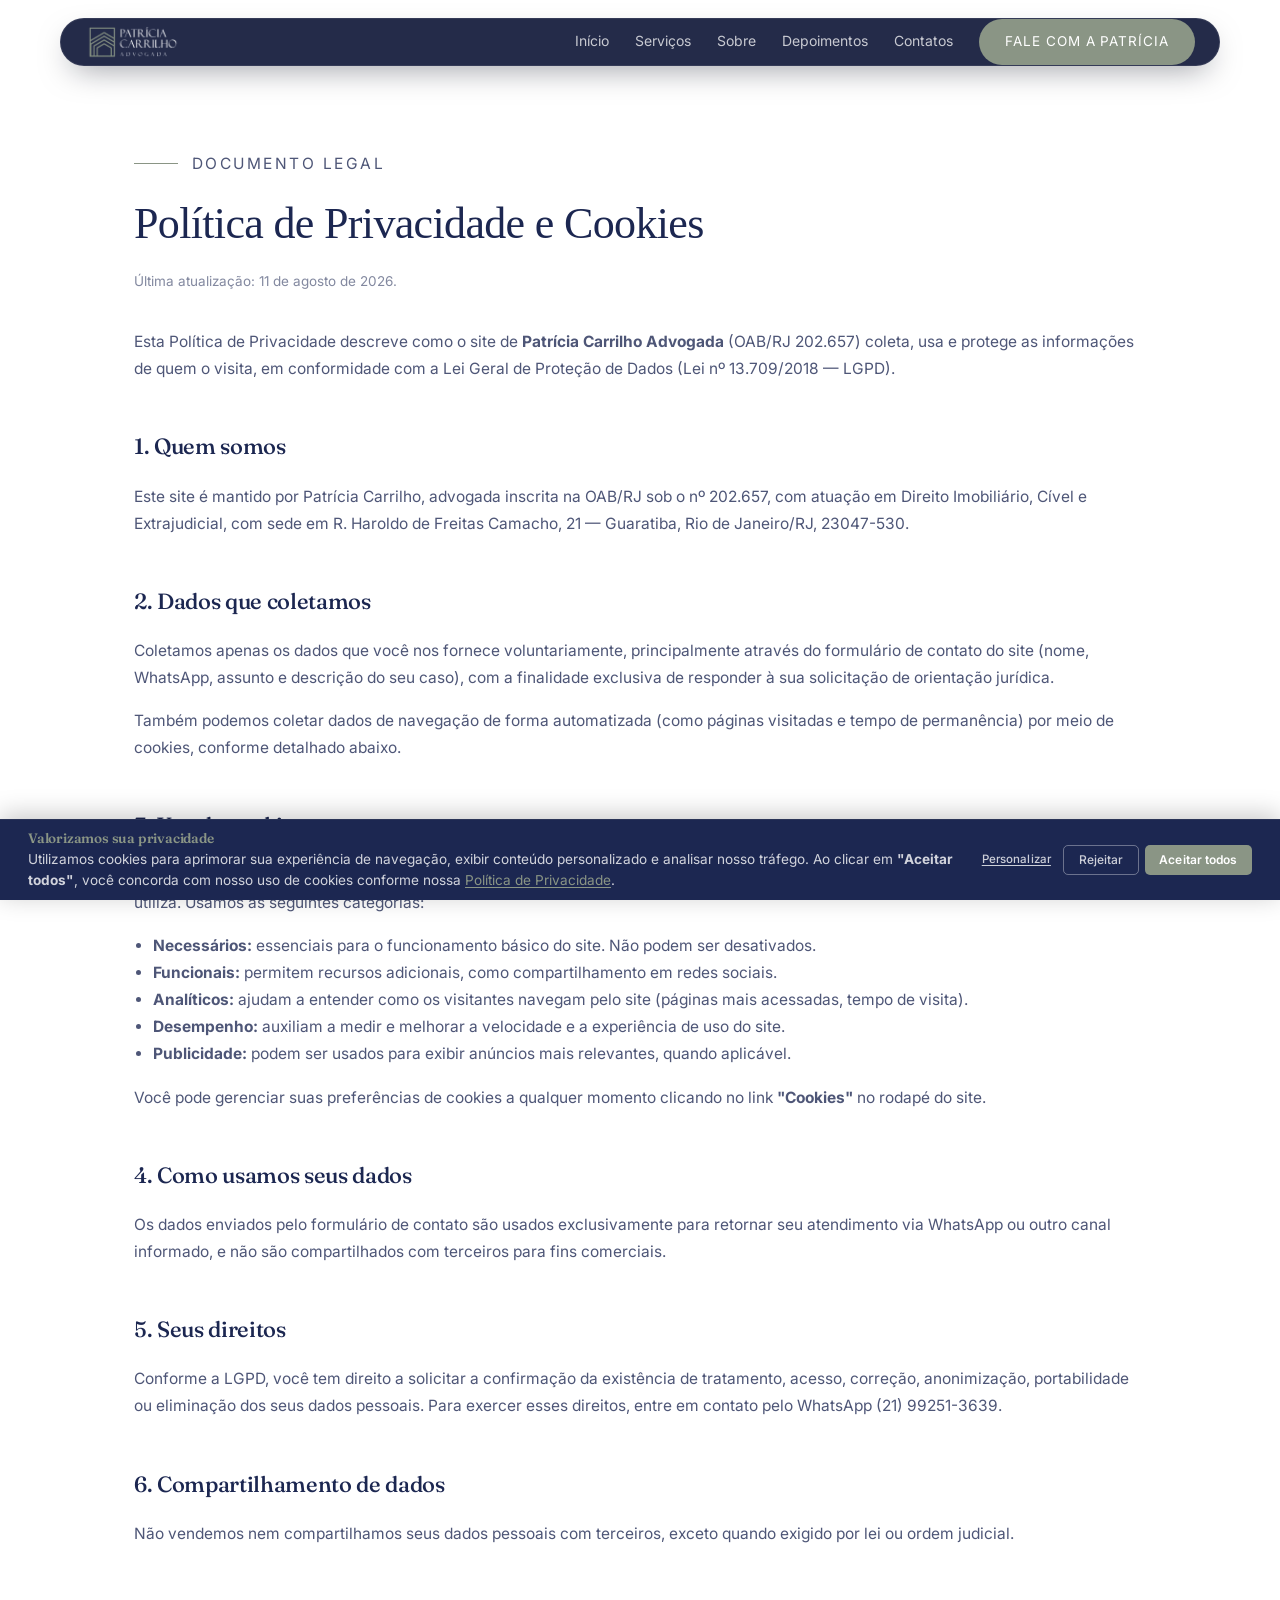
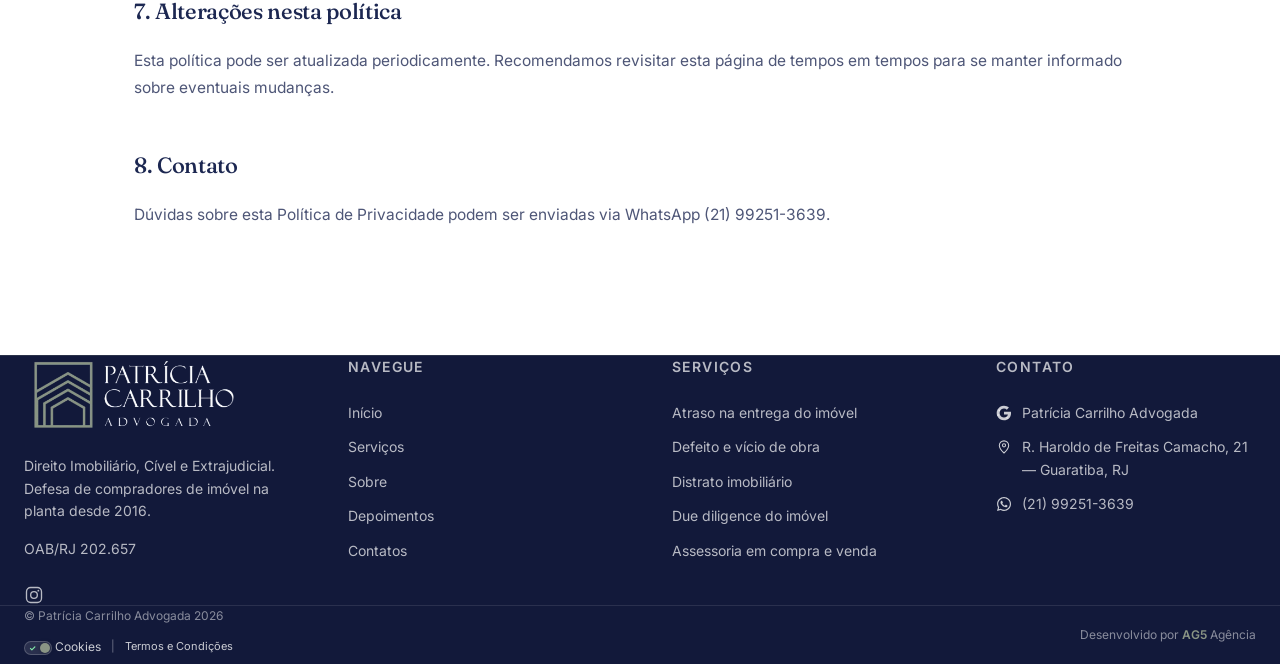
==== commit 6e5a07a4: "feat: add site favicon, update legal document links, and refine landing page copy for clarity" ====
--- a/politica-de-privacidade.html
+++ b/politica-de-privacidade.html
@@ -6,10 +6,22 @@
 <title>Política de Privacidade — Patrícia Carrilho Advogada</title>
 <meta name="description" content="Política de privacidade e uso de cookies do site de Patrícia Carrilho Advogada, especialista em direito imobiliário no Rio de Janeiro." />
 <meta name="robots" content="noindex, follow" />
+<link rel="icon" href="Assets/favicon-patricia-carrilho-advogada.ico" sizes="any" />
 <link rel="icon" href="Assets/favicon-patricia-carrilho-advogada.webp" type="image/webp" />
-<link href="https://fonts.googleapis.com/css2?family=Fraunces:opsz,wght@9..144,400;9..144,500;9..144,600&family=Inter:wght@300;400;500;600&display=swap" rel="stylesheet" />
+<link rel="preconnect" href="https://fonts.googleapis.com" />
+<link rel="preconnect" href="https://fonts.gstatic.com" crossorigin />
+<!-- PageSpeed fix: Google Fonts carregado de forma assíncrona (preload + onload trick) — elimina render-blocking -->
+<link rel="preload" href="https://fonts.googleapis.com/css2?family=Fraunces:opsz,wght@9..144,400;9..144,500;9..144,600&family=Inter:wght@300;400;500;600&display=swap" as="style" onload="this.onload=null;this.rel='stylesheet'" />
+<noscript><link href="https://fonts.googleapis.com/css2?family=Fraunces:opsz,wght@9..144,400;9..144,500;9..144,600&family=Inter:wght@300;400;500;600&display=swap" rel="stylesheet" /></noscript>
+<link rel="preload" href="style.css" as="style" />
 <link rel="stylesheet" href="style.css" />
-<link rel="stylesheet" href="cookie-banner.css" />
+<!-- PageSpeed fix: CSS não crítico (cookie banner) com carregamento async -->
+<link rel="preload" href="cookie-banner.css" as="style" onload="this.onload=null;this.rel='stylesheet'" />
+<noscript><link rel="stylesheet" href="cookie-banner.css" /></noscript>
+<style>
+  /* PageSpeed fix: CSS crítico inline — fallback de fonte para o elemento LCP (h1) */
+  h1{font-family:Georgia,'Times New Roman',serif}
+</style>
 <style>
   .legal{padding:150px 0 var(--s-7)}
   .legal h1{font-size:clamp(28px,3.6vw,44px)}
@@ -23,9 +35,17 @@
 
 <header class="site-header" id="header">
   <nav class="nav wrap" id="nav" aria-label="Navegação principal">
-    <a href="index.html" class="nav__logo"><img src="Assets/logo-patricia-carrilho-advogada-desktop.webp" alt="Patrícia Carrilho Advogada" /></a>
+    <a href="index.html#topo" class="nav__logo"><img src="Assets/logo-patricia-carrilho-advogada-desktop.webp" alt="Patrícia Carrilho Advogada" /></a>
     <div class="nav__right">
-      <a href="index.html" class="btn btn--sage nav__cta">Voltar ao site</a>
+      <div class="nav__links" id="menu">
+        <a href="index.html#topo">Início</a>
+        <a href="index.html#servicos">Serviços</a>
+        <a href="index.html#sobre">Sobre</a>
+        <a href="index.html#depoimentos">Depoimentos</a>
+        <a href="index.html#contato">Contatos</a>
+      </div>
+      <a href="https://wa.me/5521992513639?text=Ol%C3%A1%2C%20vim%20atrav%C3%A9s%20do%20site%20e%20gostaria%20de%20agendar%20uma%20consulta." target="_blank" rel="noopener noreferrer" class="btn btn--sage nav__cta">Fale com a Patrícia</a>
+      <button class="nav__burger" id="burger" aria-expanded="false" aria-controls="drawer" aria-label="Abrir menu"><span></span><span></span></button>
     </div>
   </nav>
 </header>
@@ -61,7 +81,7 @@
       <p>Os dados enviados pelo formulário de contato são usados exclusivamente para retornar seu atendimento via WhatsApp ou outro canal informado, e não são compartilhados com terceiros para fins comerciais.</p>
 
       <h2>5. Seus direitos</h2>
-      <p>Conforme a LGPD, você tem direito a solicitar a confirmação da existência de tratamento, acesso, correção, anonimização, portabilidade ou eliminação dos seus dados pessoais. Para exercer esses direitos, entre em contato pelo WhatsApp <a href="https://wa.me/5521992513639" target="_blank" rel="noopener">(21) 99251-3639</a>.</p>
+      <p>Conforme a LGPD, você tem direito a solicitar a confirmação da existência de tratamento, acesso, correção, anonimização, portabilidade ou eliminação dos seus dados pessoais. Para exercer esses direitos, entre em contato pelo WhatsApp <a href="https://wa.me/5521992513639" target="_blank" rel="noopener noreferrer">(21) 99251-3639</a>.</p>
 
       <h2>6. Compartilhamento de dados</h2>
       <p>Não vendemos nem compartilhamos seus dados pessoais com terceiros, exceto quando exigido por lei ou ordem judicial.</p>
@@ -70,12 +90,61 @@
       <p>Esta política pode ser atualizada periodicamente. Recomendamos revisitar esta página de tempos em tempos para se manter informado sobre eventuais mudanças.</p>
 
       <h2>8. Contato</h2>
-      <p>Dúvidas sobre esta Política de Privacidade podem ser enviadas via WhatsApp <a href="https://wa.me/5521992513639" target="_blank" rel="noopener">(21) 99251-3639</a>.</p>
+      <p>Dúvidas sobre esta Política de Privacidade podem ser enviadas via WhatsApp <a href="https://wa.me/5521992513639" target="_blank" rel="noopener noreferrer">(21) 99251-3639</a>.</p>
     </div>
   </section>
 </main>
 
 <footer class="footer">
+  <div class="wrap footer__grid">
+    <div class="footer__brand">
+      <img class="footer__logo" src="Assets/logo-patricia-carrilho-advogada-desktop.webp" alt="Patrícia Carrilho Advogada" loading="lazy" />
+      <p>Direito Imobiliário, Cível e Extrajudicial. Defesa de compradores de imóvel na planta desde 2016.</p>
+      <p class="footer__oab">OAB/RJ 202.657</p>
+      <div class="footer__social">
+        <a href="https://www.instagram.com/patriciacarrilho.adv/" target="_blank" rel="noopener noreferrer" aria-label="Instagram de Patrícia Carrilho Advogada">
+          <svg width="20" height="20" viewBox="0 0 24 24" fill="none" aria-hidden="true"><rect x="3" y="3" width="18" height="18" rx="5" stroke="currentColor" stroke-width="1.6" /><circle cx="12" cy="12" r="4" stroke="currentColor" stroke-width="1.6" /><circle cx="17.2" cy="6.8" r="1.1" fill="currentColor" /></svg>
+        </a>
+      </div>
+    </div>
+    <div>
+      <p class="footer__title">Navegue</p>
+      <div class="footer__links footer__links--plain">
+        <a href="index.html#topo">Início</a>
+        <a href="index.html#servicos">Serviços</a>
+        <a href="index.html#sobre">Sobre</a>
+        <a href="index.html#depoimentos">Depoimentos</a>
+        <a href="index.html#contato">Contatos</a>
+      </div>
+    </div>
+    <div>
+      <p class="footer__title">Serviços</p>
+      <div class="footer__links footer__links--plain">
+        <a href="index.html#servicos">Atraso na entrega do imóvel</a>
+        <a href="index.html#servicos">Defeito e vício de obra</a>
+        <a href="index.html#servicos">Distrato imobiliário</a>
+        <a href="index.html#servicos">Due diligence do imóvel</a>
+        <a href="index.html#servicos">Assessoria em compra e venda</a>
+      </div>
+    </div>
+    <div>
+      <p class="footer__title">Contato</p>
+      <div class="footer__links footer__contact">
+        <a href="https://share.google/VdkKJ027XYUEv48NA" target="_blank" rel="noopener noreferrer">
+          <svg class="footer__icon" width="16" height="16" viewBox="0 0 48 48" fill="currentColor" aria-hidden="true"><path d="M45.12 24.5c0-1.56-.14-3.06-.4-4.5H24v8.51h11.84c-.51 2.75-2.06 5.08-4.39 6.64v5.52h7.11c4.16-3.83 6.56-9.47 6.56-16.17z"/><path d="M24 46c5.94 0 10.92-1.97 14.56-5.33l-7.11-5.52c-1.97 1.32-4.49 2.1-7.45 2.1-5.73 0-10.58-3.87-12.31-9.07H4.34v5.7C7.96 41.07 15.4 46 24 46z"/><path d="M11.69 28.18A13.99 13.99 0 0 1 10.94 24c0-1.45.25-2.86.75-4.18v-5.7H4.34A21.99 21.99 0 0 0 2 24c0 3.55.85 6.91 2.34 9.88l7.35-5.7z"/><path d="M24 10.75c3.23 0 6.13 1.11 8.41 3.29l6.31-6.31C34.91 4.18 29.93 2 24 2 15.4 2 7.96 6.93 4.34 14.12l7.35 5.7c1.73-5.2 6.58-9.07 12.31-9.07z"/></svg>
+          Patrícia Carrilho Advogada
+        </a>
+        <a href="https://www.google.com/maps/dir/?api=1&destination=R.+Haroldo+de+Freitas+Camacho,+21+-+Guaratiba,+Rio+de+Janeiro+-+RJ,+23047-530" target="_blank" rel="noopener noreferrer">
+          <svg class="footer__icon" width="16" height="16" viewBox="0 0 24 24" fill="none" aria-hidden="true"><path d="M12 21s-7-6.2-7-11.2A7 7 0 0 1 19 9.8C19 14.8 12 21 12 21Z" stroke="currentColor" stroke-width="1.6" stroke-linejoin="round" /><circle cx="12" cy="9.5" r="2.4" stroke="currentColor" stroke-width="1.6" /></svg>
+          R. Haroldo de Freitas Camacho, 21 — Guaratiba, RJ
+        </a>
+        <a href="https://wa.me/5521992513639?text=Ol%C3%A1%2C%20vim%20atrav%C3%A9s%20do%20site%20e%20gostaria%20de%20agendar%20uma%20consulta." target="_blank" rel="noopener noreferrer">
+          <svg class="footer__icon" width="16" height="16" viewBox="0 0 448 512" fill="currentColor" aria-hidden="true"><path d="M380.9 97.1C339 55.1 283.2 32 223.9 32c-122.4 0-222 99.6-222 222 0 39.1 10.2 77.3 29.6 111L0 480l117.7-30.9c32.4 17.7 68.9 27 106.1 27h.1c122.3 0 224.1-99.6 224.1-222 0-59.3-25.2-115-67.1-157zm-157 341.6c-33.2 0-65.7-8.9-94-25.7l-6.7-4-69.8 18.3L72 359.2l-4.4-7c-18.5-29.4-28.2-63.3-28.2-98.2 0-101.7 82.8-184.5 184.6-184.5 49.3 0 95.6 19.2 130.4 54.1 34.8 34.9 56.2 81.2 56.1 130.5 0 101.8-84.9 184.6-186.6 184.6zm101.2-138.2c-5.5-2.8-32.8-16.2-37.9-18-5.1-1.9-8.8-2.8-12.5 2.8-3.7 5.6-14.3 18-17.6 21.8-3.2 3.7-6.5 4.2-12 1.4-32.6-16.3-54-29.1-75.5-66-5.7-9.8 5.7-9.1 16.3-30.3 1.8-3.7.9-6.9-.5-9.7-1.4-2.8-12.5-30.1-17.1-41.2-4.5-10.8-9.1-9.3-12.5-9.5-3.2-.2-6.9-.2-10.6-.2-3.7 0-9.7 1.4-14.8 6.9-5.1 5.6-19.4 19-19.4 46.3 0 27.3 19.9 53.7 22.6 57.4 2.8 3.7 39.1 59.7 94.8 83.8 35.2 15.2 49 16.5 66.6 13.9 10.7-1.6 32.8-13.4 37.4-26.4 4.6-13 4.6-24.1 3.2-26.4-1.3-2.5-5-3.9-10.5-6.6z"/></svg>
+          (21) 99251-3639
+        </a>
+      </div>
+    </div>
+  </div>
   <div class="credits">
     <div class="wrap credits__inner">
       <div class="credits__left">
@@ -93,10 +162,26 @@
           <a href="termos-e-condicoes.html">Termos e Condições</a>
         </div>
       </div>
-      <span class="credits__right">Desenvolvido por <a href="https://www.ag5agencia.com.br" target="_blank" rel="noopener">AG5</a> Agência</span>
+      <span class="credits__right">Desenvolvido por <a href="https://www.ag5agencia.com.br" target="_blank" rel="noopener noreferrer">AG5</a> Agência</span>
     </div>
   </div>
 </footer>
+
+<div class="drawer-overlay" id="drawerOverlay"></div>
+<aside class="drawer" id="drawer" aria-hidden="true">
+  <div class="drawer__head">
+    <a href="index.html#topo" class="drawer__logo"><img src="Assets/logo-patricia-carrilho-advogada-desktop.webp" alt="Patrícia Carrilho Advogada" /></a>
+    <button class="drawer__close" id="drawerClose" aria-label="Fechar menu"><span></span><span></span></button>
+  </div>
+  <nav class="drawer__nav" aria-label="Navegação mobile">
+    <a href="index.html#topo">Início</a>
+    <a href="index.html#servicos">Serviços</a>
+    <a href="index.html#sobre">Sobre</a>
+    <a href="index.html#depoimentos">Depoimentos</a>
+    <a href="index.html#contato">Contatos</a>
+    <a href="https://wa.me/5521992513639?text=Ol%C3%A1%2C%20vim%20atrav%C3%A9s%20do%20site%20e%20gostaria%20de%20agendar%20uma%20consulta." target="_blank" rel="noopener noreferrer" class="btn btn--sage drawer__cta">Fale com a Patrícia</a>
+  </nav>
+</aside>
 
 <!-- ========== COOKIE BANNER (Padrão AG5) ========== -->
 <div id="ck-banner" class="ck-banner" role="dialog" aria-modal="true" aria-label="Aviso de cookies" aria-live="polite" aria-hidden="true">
@@ -209,7 +294,43 @@
 
 <button id="ck-prefs-btn" class="ck-prefs-btn" aria-label="Preferências de cookies" style="display:none;">Cookies</button>
 
+<!-- WhatsApp Premium Experience -->
+<div class="wa-premium-container">
+  <!-- Balão de Mensagem Glassmorphism -->
+  <div id="wa-message-bubble" class="wa-bubble">
+    <button class="wa-close" id="wa-close-btn" aria-label="Fechar balão de mensagem">
+      <svg viewBox="0 0 24 24" fill="none" stroke="currentColor" stroke-width="2.5" stroke-linecap="round" width="14" height="14" aria-hidden="true"><path d="M18 6L6 18M6 6l12 12"/></svg>
+    </button>
+    <div class="wa-content">
+      <div class="wa-header">
+        <div class="wa-avatar-wrapper">
+          <img src="Assets/patricia-carrilho-advogada-sorridente-mesa-01.webp" alt="Dra. Patrícia Carrilho" class="wa-avatar" width="48" height="48">
+        </div>
+        <div class="wa-info">
+          <span class="wa-name">Dra. Patrícia Carrilho</span>
+        </div>
+      </div>
+      <div id="wa-typing" class="wa-typing">
+        <span></span><span></span><span></span>
+      </div>
+      <div id="wa-real-message" class="wa-message-text" style="display:none;">
+        <p>Olá! Estamos à disposição para esclarecer suas dúvidas. <strong>Atendimento humanizado.</strong></p>
+      </div>
+    </div>
+  </div>
+
+  <!-- Botão Flutuante Redondo (SVG oficial WhatsApp com cauda) -->
+  <a href="https://wa.me/5521992513639?text=Ol%C3%A1%2C%20vim%20atrav%C3%A9s%20do%20site%20e%20gostaria%20de%20agendar%20uma%20consulta%20jur%C3%ADdica."
+     class="wa-float-btn" target="_blank" rel="noopener noreferrer"
+     id="wa-main-btn" aria-label="Fale conosco pelo WhatsApp">
+    <svg viewBox="0 0 24 24" fill="currentColor" aria-hidden="true" width="30" height="30">
+      <path d="M17.472 14.382c-.297-.149-1.758-.867-2.03-.967-.273-.099-.471-.148-.67.15-.197.297-.767.966-.94 1.164-.173.199-.347.223-.644.075-.297-.15-1.255-.463-2.39-1.475-.883-.788-1.48-1.761-1.653-2.059-.173-.297-.018-.458.13-.606.134-.133.298-.347.446-.52.149-.174.198-.298.298-.497.099-.198.05-.371-.025-.52-.075-.149-.669-1.612-.916-2.207-.242-.579-.487-.5-.669-.51-.173-.008-.371-.01-.57-.01-.198 0-.52.074-.792.372-.272.297-1.04 1.016-1.04 2.479 0 1.462 1.065 2.875 1.213 3.074.149.198 2.096 3.2 5.077 4.487.709.306 1.262.489 1.694.625.712.227 1.36.195 1.871.118.571-.085 1.758-.719 2.006-1.413.248-.694.248-1.289.173-1.413-.074-.124-.272-.198-.57-.347m-5.421 7.403h-.004a9.87 9.87 0 01-5.031-1.378l-.361-.214-3.741.982.998-3.648-.235-.374a9.86 9.86 0 01-1.51-5.26c.001-5.45 4.436-9.884 9.888-9.884 2.64 0 5.122 1.03 6.988 2.898a9.825 9.825 0 012.893 6.994c-.003 5.45-4.437 9.884-9.885 9.884m8.413-18.297A11.815 11.815 0 0012.05 0C5.495 0 .16 5.335.157 11.892c0 2.096.547 4.142 1.588 5.945L.057 24l6.305-1.654a11.882 11.882 0 005.683 1.448h.005c6.554 0 11.89-5.335 11.893-11.893a11.821 11.821 0 00-3.48-8.413z"/>
+    </svg>
+    <span class="wa-badge" id="wa-notification" aria-hidden="true">1</span>
+  </a>
+</div>
 
 <script src="cookie-banner.js" defer></script>
+<script src="script.js" defer></script>
 </body>
 </html>
--- a/style.css
+++ b/style.css
@@ -12,7 +12,7 @@
 }
 
 *,*::before,*::after{box-sizing:border-box}
-html{scroll-behavior:smooth}
+html{scroll-behavior:smooth;overflow-x:hidden;width:100%}
 body{margin:0;background:var(--color-white);color:var(--color-navy);font-family:var(--font-body);font-size:16px;line-height:1.6;-webkit-font-smoothing:antialiased;overflow-x:hidden}
 img{max-width:100%;display:block}
 a{color:inherit;text-decoration:none;transition:color .25s ease}
@@ -31,7 +31,8 @@
 .section{padding:var(--s-7) 0}
 .section--navy{background:var(--color-navy);color:var(--color-white)}
 .section--neutral{background:var(--color-neutral)}
-.muted{font-size:13.5px;color:rgba(28,39,81,.6)}
+/* Accessibility fix: contraste WCAG 4.5:1 — opacidade elevada de 0.6 para 0.68 */
+.muted{font-size:13.5px;color:rgba(28,39,81,.68)}
 .eyebrow{display:flex;align-items:center;gap:14px;font-size:12.5px;letter-spacing:.16em;text-transform:uppercase;color:var(--color-sage);margin-bottom:var(--s-3)}
 .rule{width:44px;height:1px;background:var(--color-sage)}
 .lead{font-size:17px;line-height:1.7;color:rgba(28,39,81,.72);max-width:34em}
@@ -63,10 +64,13 @@
 .nav__links a:hover{color:var(--color-white);background-size:100% 1px}
 .nav__cta{padding:12px 26px;white-space:nowrap;border-radius:999px;transition:transform .3s ease,box-shadow .3s ease,background .3s ease,color .3s ease}
 .nav__cta:hover{transform:translateY(-2px);box-shadow:0 8px 20px -6px rgba(138,149,133,.55)}
-.nav__burger{display:none;flex-direction:column;gap:6px;background:transparent;border:0;padding:10px;cursor:pointer}
-.nav__burger span{display:block;width:24px;height:1.5px;background:var(--color-white);transition:transform .25s ease}
-.nav__burger[aria-expanded="true"] span:first-child{transform:translateY(4px) rotate(45deg)}
-.nav__burger[aria-expanded="true"] span:last-child{transform:translateY(-3px) rotate(-45deg)}
+.nav__burger{display:none;flex-direction:column;align-items:center;justify-content:center;gap:5px;width:42px;height:42px;background:rgba(255,255,255,.06);border:1px solid rgba(255,255,255,.16);border-radius:50%;padding:0;cursor:pointer;transition:background-color .3s var(--ease),border-color .3s var(--ease),transform .25s var(--ease)}
+.nav__burger:hover{background:rgba(138,149,133,.18);border-color:rgba(138,149,133,.5);transform:scale(1.05)}
+.nav__burger:active{transform:scale(.94)}
+.nav__burger span{display:block;width:16px;height:1.5px;border-radius:1px;background:var(--color-white);transition:transform .35s var(--ease),opacity .35s var(--ease)}
+.nav__burger[aria-expanded="true"]{background:var(--color-sage);border-color:var(--color-sage)}
+.nav__burger[aria-expanded="true"] span:first-child{transform:translateY(3.25px) rotate(45deg)}
+.nav__burger[aria-expanded="true"] span:last-child{transform:translateY(-3.25px) rotate(-45deg)}
 
 /* ---------- drawer mobile (menu premium) ---------- */
 .drawer-overlay{position:fixed;inset:0;background:rgba(18,25,58,.55);opacity:0;visibility:hidden;transition:opacity .35s var(--ease);z-index:9998}
@@ -83,7 +87,7 @@
 .drawer__nav a{padding:18px var(--s-3);font-size:14.5px;letter-spacing:.06em;text-transform:uppercase;color:rgba(255,255,255,.78);border-bottom:1px solid rgba(255,255,255,.08);opacity:.85;transition:opacity .2s ease,color .2s ease,background .2s ease}
 .drawer__nav a:hover{opacity:1;color:var(--color-sage);background:rgba(255,255,255,.04)}
 .drawer__cta{margin:var(--s-3);text-align:center;border-bottom:0 !important}
-body.drawer-open{overflow:hidden}
+body.drawer-open,body.no-scroll{overflow:hidden}
 @media (min-width:901px){
   .drawer,.drawer-overlay{display:none}
 }
@@ -191,9 +195,15 @@
 .carousel__item .tag{color:var(--color-sage)}
 .carousel__nav{display:flex;flex-wrap:wrap;gap:12px;align-items:center;margin-top:var(--s-4)}
 .dots{display:flex;gap:12px}
-.dots button{width:38px;height:3px;padding:0;border:0;background:rgba(255,255,255,.25);cursor:pointer;transition:background .25s ease}
+/* Accessibility fix: touch target mínimo 44px de altura via padding, mantendo o visual do dot (3px) com background-clip */
+.dots button{width:38px;height:3px;padding:20.5px 0;background-clip:content-box;border:0;background:rgba(255,255,255,.25);cursor:pointer;transition:background .25s ease}
 .dots button:hover{background:rgba(255,255,255,.6)}
 .dots button.is-on{background:var(--color-sage)}
+.carousel__count{display:none;align-items:center;gap:16px}
+.carousel__arrow{flex:none;width:38px;height:38px;border-radius:50%;border:1px solid rgba(255,255,255,.22);background:transparent;color:var(--color-white);font-size:19px;line-height:1;cursor:pointer;transition:border-color .25s ease,background-color .25s ease}
+.carousel__arrow:hover{border-color:var(--color-sage);background:rgba(138,149,133,.15)}
+.carousel__progress{flex:1 1 auto;min-width:120px;height:3px;background:rgba(255,255,255,.16);overflow:hidden}
+.carousel__progress-bar{display:block;height:100%;width:11.11%;background:var(--color-sage);transition:width .5s var(--ease)}
 
 /* ---------- mural de depoimentos (masonry, telas grandes) ---------- */
 .wall{display:none}
@@ -238,31 +248,49 @@
 .location__row{display:flex;gap:16px;align-items:flex-start;padding:16px 0;border-bottom:1px solid rgba(28,39,81,.1)}
 .location__row:first-child{padding-top:0}
 .location__icon{flex:none;display:flex;align-items:center;justify-content:center;width:38px;height:38px;border-radius:50%;background:rgba(138,149,133,.12);color:var(--color-sage)}
-.location__row dt{font-size:11.5px;letter-spacing:.1em;text-transform:uppercase;color:rgba(28,39,81,.5);margin-bottom:5px}
+/* Accessibility fix: contraste WCAG 4.5:1 — opacidade elevada de 0.5 para 0.72 */
+.location__row dt{font-size:11.5px;letter-spacing:.1em;text-transform:uppercase;color:rgba(28,39,81,.72);margin-bottom:5px}
 .location__row dd{margin:0;font-size:15.5px;line-height:1.5}
 .location__actions{margin:26px 0 0}
 
 /* ---------- formulário ---------- */
-.contact-links{display:grid;gap:var(--s-2);padding-top:28px;border-top:1px solid rgba(255,255,255,.18)}
-.contact-links a{display:flex;gap:12px;align-items:center;font-size:17px;color:var(--color-white)}
-.form{background:var(--color-white);color:var(--color-navy);padding:40px 38px;display:grid;gap:20px}
-.form label{display:grid;gap:var(--s-1)}
-.form label span{font-size:12.5px;letter-spacing:.1em;text-transform:uppercase;color:rgba(28,39,81,.6)}
-.form input,.form select,.form textarea{border:0;border-bottom:1px solid rgba(28,39,81,.28);padding:11px 0;font-size:16px;background:transparent;color:var(--color-navy);outline:none;transition:border-color .25s ease;border-radius:0}
-.form input:focus,.form select:focus,.form textarea:focus{border-color:var(--color-sage)}
+.contact{position:relative;overflow:hidden;background-image:url("Assets/icone-marca-patricia-carrilho-advogada.webp");background-size:cover;background-position:center 60%}
+.contact::before{content:"";position:absolute;inset:0;background:linear-gradient(155deg,rgba(18,25,58,.94),rgba(28,39,81,.9) 55%,rgba(18,25,58,.96));pointer-events:none}
+.contact__glow{position:absolute;inset:0;pointer-events:none;background:radial-gradient(560px 420px at 12% 20%,rgba(138,149,133,.18),transparent 65%),radial-gradient(480px 480px at 88% 82%,rgba(138,149,133,.12),transparent 60%)}
+.contact .wrap{position:relative;z-index:1}
+.contact .eyebrow{margin-bottom:var(--s-2)}
+.contact .h2--big{margin-bottom:16px}
+.contact .lead--light{margin-bottom:0}
+.contact-guarantees{list-style:none;margin:30px 0 0;padding:26px 0 0;display:grid;gap:14px;border-top:1px solid rgba(255,255,255,.16)}
+.contact-guarantees li{display:flex;align-items:center;gap:12px;font-size:15px;color:rgba(255,255,255,.82)}
+.contact-guarantees__icon{flex:none;display:flex;align-items:center;justify-content:center;width:24px;height:24px;border-radius:50%;background:rgba(138,149,133,.16);color:var(--color-sage)}
+
+.form-card{position:relative;background:var(--color-white);padding:3px;box-shadow:0 50px 90px -30px rgba(5,8,20,.55),0 2px 0 rgba(255,255,255,.04) inset}
+.form-card::before{content:"";position:absolute;inset:0;padding:1px;background:linear-gradient(155deg,rgba(138,149,133,.9),rgba(138,149,133,0) 40%,rgba(138,149,133,0) 70%,rgba(138,149,133,.55));-webkit-mask:linear-gradient(#000 0 0) content-box,linear-gradient(#000 0 0);-webkit-mask-composite:xor;mask-composite:exclude;pointer-events:none}
+.form{position:relative;background:var(--color-white);color:var(--color-navy);padding:34px 34px;display:grid;gap:14px}
+.form label{display:grid;gap:4px}
+.form label span{font-size:11.5px;letter-spacing:.1em;text-transform:uppercase;color:rgba(28,39,81,.6)}
+.form input,.form select,.form textarea{border:0;border-bottom:1px solid rgba(28,39,81,.28);padding:8px 0;font-size:15px;background:transparent;color:var(--color-navy);outline:none;transition:border-color .25s ease;border-radius:0}
+.form input,.form select,.form textarea{position:relative}
+.form label{position:relative}
+.form label::after{content:"";position:absolute;left:0;right:0;bottom:0;height:2px;background:var(--color-sage);transform:scaleX(0);transform-origin:left;transition:transform .35s var(--ease)}
+.form label:focus-within::after{transform:scaleX(1)}
+.form input:focus,.form select:focus,.form textarea:focus{border-color:transparent}
 .form input.is-invalid,.form textarea.is-invalid{border-color:#B4553F}
 .form textarea{resize:vertical}
+.form .btn--navy{padding:15px 30px;transition:transform .3s var(--ease),box-shadow .3s var(--ease),background-color .25s ease}
+.form .btn--navy:hover{transform:translateY(-2px);box-shadow:0 18px 30px -14px rgba(28,39,81,.45)}
 .form__error{margin:0;font-size:14px;color:#B4553F;display:none}
 .form__error.is-visible{display:block}
-.form__note{margin:0;font-size:13px;line-height:1.6;color:rgba(28,39,81,.55)}
-.form__ok-title{font-family:var(--font-title);font-size:28px;line-height:1.2;margin-bottom:12px}
+.form__note{margin:0;font-size:12.5px;line-height:1.5;color:rgba(28,39,81,.55)}
+.form__ok-title{font-family:var(--font-title);font-size:26px;line-height:1.2;margin-bottom:10px}
 .form__ok{animation:fadeIn .5s ease both}
-.form__ok p:nth-child(2){color:rgba(28,39,81,.7);margin-bottom:26px}
+.form__ok p:nth-child(2){color:rgba(28,39,81,.7);margin-bottom:20px}
 .form.is-sent label,.form.is-sent button[type="submit"],.form.is-sent .form__note,.form.is-sent .form__error{display:none}
 
 /* ---------- rodapé (footer-main + footer-bottom, padrão AG5) ---------- */
 .footer{background:var(--color-navy-deep);color:rgba(255,255,255,.75);border-top:1px solid rgba(138,149,133,.2)}
-.footer__grid{display:grid;grid-template-columns:repeat(4,1fr);gap:2.5rem;max-width:1280px;margin:0 auto;padding:35px 1.5rem 30px}
+.footer__grid{display:grid;grid-template-columns:repeat(4,1fr);gap:4rem;max-width:1280px;margin:0 auto;padding:35px 1.5rem 30px}
 .footer p{font-size:0.875rem;line-height:1.6;max-width:28em;color:rgba(255,255,255,.7);margin-bottom:1.5rem}
 .footer__brand .footer__logo{max-width:220px;height:auto;width:auto;object-fit:contain;margin-bottom:22px}
 .footer__oab{font-size:14px;color:rgba(255,255,255,.5);margin-top:-8px}
@@ -276,8 +304,9 @@
 .footer__links a:hover{color:var(--color-sage)}
 .footer__links--plain{gap:.75rem}
 .footer__links .diamond{margin-top:8px;width:6px;height:6px}
-.footer__contact a{align-items:center}
-.footer__icon{flex:none;color:rgba(255,255,255,.55)}
+.footer__contact a{align-items:flex-start}
+/* Accessibility fix: contraste WCAG 4.5:1 — opacidade elevada de 0.55 para 0.78 */
+.footer__icon{flex:none;margin-top:3px;color:rgba(255,255,255,.78)}
 .footer__contact a:hover .footer__icon{color:var(--color-sage)}
 
 /* ---------- footer-bottom (créditos) ---------- */
@@ -285,13 +314,16 @@
 .credits__inner{display:flex;flex-wrap:wrap;gap:1rem var(--s-3);align-items:center;justify-content:space-between;max-width:1280px;margin:0 auto;padding:20px 1.5rem}
 .credits__left{display:flex;flex-direction:column;gap:4px}
 .credits__left>span{font-size:0.75rem;color:rgba(255,255,255,.5)}
-.footer-legal-links{display:flex;flex-wrap:wrap;align-items:center;font-size:11px;color:rgba(255,255,255,.4)}
-.footer-legal-links a{color:rgba(255,255,255,.4);transition:color 300ms ease}
+/* Accessibility fix: contraste WCAG 4.5:1 — opacidade elevada de 0.4 para 0.78 */
+.footer-legal-links{display:flex;flex-wrap:wrap;align-items:center;font-size:11px;color:rgba(255,255,255,.78)}
+/* Accessibility fix: touch target — padding vertical para altura de toque adequada */
+.footer-legal-links a{color:rgba(255,255,255,.78);padding:8px 0;display:inline-block;transition:color 300ms ease}
 .footer-legal-links a:hover{color:var(--color-sage)}
-.footer-legal-sep{margin:0 10px;opacity:.3}
+.footer-legal-sep{margin:0 10px;opacity:.5}
 
 /* ---------- toggle visual do link de Cookies (padrão AG5) ---------- */
-.footer-cookie-link{text-decoration:none;color:rgba(255,255,255,.6);display:inline-flex;align-items:center;gap:6px;font-size:.75rem;transition:color 300ms ease}
+/* Accessibility fix: contraste WCAG 4.5:1 — opacidade elevada de 0.6 para 0.82; padding para touch target */
+.footer-cookie-link{text-decoration:none;color:rgba(255,255,255,.82);display:inline-flex;align-items:center;gap:6px;font-size:.75rem;padding:8px 0;transition:color 300ms ease}
 .footer-cookie-link:hover{color:var(--color-sage)}
 .cookie-toggle{display:inline-flex;align-items:center;position:relative;width:28px;height:14px;background:rgba(255,255,255,.1);border-radius:10px;padding:2px;border:1px solid rgba(255,255,255,.2);font-size:8px;font-weight:700;transition:border-color .2s ease}
 .footer-cookie-link:hover .cookie-toggle{border-color:rgba(255,255,255,.4)}
@@ -339,16 +371,44 @@
   .footer__grid{grid-template-columns:1fr 1fr;gap:2.5rem;padding:35px 1.5rem 30px}
 }
 @media (max-width:900px){
+  .site-header{top:calc(env(safe-area-inset-top,0px) + 12px)}
   .nav__burger{display:flex}
   .nav__right .nav__links,.nav__right .nav__cta{display:none}
-  .nav{position:relative}
+  .nav.nav{position:relative;width:calc(100% - 24px);padding:8px 8px 8px 20px;max-width:none;margin:0;border-radius:18px}
   .nav__right{gap:var(--s-2)}
+  .nav__logo img{height:28px}
 }
 @media (max-width:768px){
   :root{--s-7:70px}
   .service{padding:24px 24px 28px;min-height:280px}
   .service__n{font-size:52px}
-  .form{padding:30px 24px}
+  .form{padding:26px 22px}
+  .form-card{padding:2px}
+  .outcome .wrap{display:flex;flex-direction:column;gap:22px}
+  .outcome__copy{display:contents}
+  .outcome__head{order:1}
+  .outcome__head h2{margin-bottom:0}
+  .outcome__media{order:2;margin:0;width:100%}
+  .outcome__media img{width:100%;height:auto;display:block}
+  .outcome__copy .lead{order:3;margin-bottom:0}
+  .outcome__copy .ticks{order:4}
+  .outcome__copy .btn{order:5}
+
+  .about .grid-2--about{display:flex;flex-direction:column;gap:22px}
+  .about__intro{display:contents}
+  .about__intro .eyebrow{order:1;margin-bottom:0}
+  .about__intro h2{order:2;margin-bottom:0}
+  .about__intro .lead{order:3;margin-bottom:0}
+  #aboutCarousel{order:4;margin:0;width:100%;flex:none}
+  .about__signature{order:5;margin-top:0}
+
+  #depoimentos .section__head{margin-bottom:26px}
+  .carousel{border-top:0;padding:22px 20px;min-height:0;background:rgba(255,255,255,.04);border-left:2px solid var(--color-sage)}
+  .carousel__item p{font-size:19px;margin-bottom:16px}
+  .carousel__nav{margin-top:18px;justify-content:space-between}
+  .dots{display:none}
+  .carousel__count{display:flex}
+
   .faq-flip__grid{grid-template-columns:1fr;gap:16px}
   .map{height:280px}
   .location__card-wrap{position:static;display:block;padding:var(--s-3)}
@@ -356,7 +416,7 @@
   .faq-flip__card{height:210px}
 
   /* ---------- carrossel "sobre": mobile, compacto ---------- */
-  .carousel-about__track{height:410px}
+  .carousel-about__track{height:410px;overflow:visible}
   .carousel-about__slide{width:275px;height:365px}
   .carousel-about__slide[data-pos="-1"]{transform:translateX(-160px) scale(.78) rotateY(16deg)}
   .carousel-about__slide[data-pos="1"]{transform:translateX(160px) scale(.78) rotateY(-16deg)}
--- a/style.css
+++ b/style.css
@@ -12,7 +12,7 @@
 }
 
 *,*::before,*::after{box-sizing:border-box}
-html{scroll-behavior:smooth}
+html{scroll-behavior:smooth;overflow-x:hidden;width:100%}
 body{margin:0;background:var(--color-white);color:var(--color-navy);font-family:var(--font-body);font-size:16px;line-height:1.6;-webkit-font-smoothing:antialiased;overflow-x:hidden}
 img{max-width:100%;display:block}
 a{color:inherit;text-decoration:none;transition:color .25s ease}
@@ -31,7 +31,8 @@
 .section{padding:var(--s-7) 0}
 .section--navy{background:var(--color-navy);color:var(--color-white)}
 .section--neutral{background:var(--color-neutral)}
-.muted{font-size:13.5px;color:rgba(28,39,81,.6)}
+/* Accessibility fix: contraste WCAG 4.5:1 — opacidade elevada de 0.6 para 0.68 */
+.muted{font-size:13.5px;color:rgba(28,39,81,.68)}
 .eyebrow{display:flex;align-items:center;gap:14px;font-size:12.5px;letter-spacing:.16em;text-transform:uppercase;color:var(--color-sage);margin-bottom:var(--s-3)}
 .rule{width:44px;height:1px;background:var(--color-sage)}
 .lead{font-size:17px;line-height:1.7;color:rgba(28,39,81,.72);max-width:34em}
@@ -63,10 +64,13 @@
 .nav__links a:hover{color:var(--color-white);background-size:100% 1px}
 .nav__cta{padding:12px 26px;white-space:nowrap;border-radius:999px;transition:transform .3s ease,box-shadow .3s ease,background .3s ease,color .3s ease}
 .nav__cta:hover{transform:translateY(-2px);box-shadow:0 8px 20px -6px rgba(138,149,133,.55)}
-.nav__burger{display:none;flex-direction:column;gap:6px;background:transparent;border:0;padding:10px;cursor:pointer}
-.nav__burger span{display:block;width:24px;height:1.5px;background:var(--color-white);transition:transform .25s ease}
-.nav__burger[aria-expanded="true"] span:first-child{transform:translateY(4px) rotate(45deg)}
-.nav__burger[aria-expanded="true"] span:last-child{transform:translateY(-3px) rotate(-45deg)}
+.nav__burger{display:none;flex-direction:column;align-items:center;justify-content:center;gap:5px;width:42px;height:42px;background:rgba(255,255,255,.06);border:1px solid rgba(255,255,255,.16);border-radius:50%;padding:0;cursor:pointer;transition:background-color .3s var(--ease),border-color .3s var(--ease),transform .25s var(--ease)}
+.nav__burger:hover{background:rgba(138,149,133,.18);border-color:rgba(138,149,133,.5);transform:scale(1.05)}
+.nav__burger:active{transform:scale(.94)}
+.nav__burger span{display:block;width:16px;height:1.5px;border-radius:1px;background:var(--color-white);transition:transform .35s var(--ease),opacity .35s var(--ease)}
+.nav__burger[aria-expanded="true"]{background:var(--color-sage);border-color:var(--color-sage)}
+.nav__burger[aria-expanded="true"] span:first-child{transform:translateY(3.25px) rotate(45deg)}
+.nav__burger[aria-expanded="true"] span:last-child{transform:translateY(-3.25px) rotate(-45deg)}
 
 /* ---------- drawer mobile (menu premium) ---------- */
 .drawer-overlay{position:fixed;inset:0;background:rgba(18,25,58,.55);opacity:0;visibility:hidden;transition:opacity .35s var(--ease);z-index:9998}
@@ -83,7 +87,7 @@
 .drawer__nav a{padding:18px var(--s-3);font-size:14.5px;letter-spacing:.06em;text-transform:uppercase;color:rgba(255,255,255,.78);border-bottom:1px solid rgba(255,255,255,.08);opacity:.85;transition:opacity .2s ease,color .2s ease,background .2s ease}
 .drawer__nav a:hover{opacity:1;color:var(--color-sage);background:rgba(255,255,255,.04)}
 .drawer__cta{margin:var(--s-3);text-align:center;border-bottom:0 !important}
-body.drawer-open{overflow:hidden}
+body.drawer-open,body.no-scroll{overflow:hidden}
 @media (min-width:901px){
   .drawer,.drawer-overlay{display:none}
 }
@@ -191,9 +195,15 @@
 .carousel__item .tag{color:var(--color-sage)}
 .carousel__nav{display:flex;flex-wrap:wrap;gap:12px;align-items:center;margin-top:var(--s-4)}
 .dots{display:flex;gap:12px}
-.dots button{width:38px;height:3px;padding:0;border:0;background:rgba(255,255,255,.25);cursor:pointer;transition:background .25s ease}
+/* Accessibility fix: touch target mínimo 44px de altura via padding, mantendo o visual do dot (3px) com background-clip */
+.dots button{width:38px;height:3px;padding:20.5px 0;background-clip:content-box;border:0;background:rgba(255,255,255,.25);cursor:pointer;transition:background .25s ease}
 .dots button:hover{background:rgba(255,255,255,.6)}
 .dots button.is-on{background:var(--color-sage)}
+.carousel__count{display:none;align-items:center;gap:16px}
+.carousel__arrow{flex:none;width:38px;height:38px;border-radius:50%;border:1px solid rgba(255,255,255,.22);background:transparent;color:var(--color-white);font-size:19px;line-height:1;cursor:pointer;transition:border-color .25s ease,background-color .25s ease}
+.carousel__arrow:hover{border-color:var(--color-sage);background:rgba(138,149,133,.15)}
+.carousel__progress{flex:1 1 auto;min-width:120px;height:3px;background:rgba(255,255,255,.16);overflow:hidden}
+.carousel__progress-bar{display:block;height:100%;width:11.11%;background:var(--color-sage);transition:width .5s var(--ease)}
 
 /* ---------- mural de depoimentos (masonry, telas grandes) ---------- */
 .wall{display:none}
@@ -238,31 +248,49 @@
 .location__row{display:flex;gap:16px;align-items:flex-start;padding:16px 0;border-bottom:1px solid rgba(28,39,81,.1)}
 .location__row:first-child{padding-top:0}
 .location__icon{flex:none;display:flex;align-items:center;justify-content:center;width:38px;height:38px;border-radius:50%;background:rgba(138,149,133,.12);color:var(--color-sage)}
-.location__row dt{font-size:11.5px;letter-spacing:.1em;text-transform:uppercase;color:rgba(28,39,81,.5);margin-bottom:5px}
+/* Accessibility fix: contraste WCAG 4.5:1 — opacidade elevada de 0.5 para 0.72 */
+.location__row dt{font-size:11.5px;letter-spacing:.1em;text-transform:uppercase;color:rgba(28,39,81,.72);margin-bottom:5px}
 .location__row dd{margin:0;font-size:15.5px;line-height:1.5}
 .location__actions{margin:26px 0 0}
 
 /* ---------- formulário ---------- */
-.contact-links{display:grid;gap:var(--s-2);padding-top:28px;border-top:1px solid rgba(255,255,255,.18)}
-.contact-links a{display:flex;gap:12px;align-items:center;font-size:17px;color:var(--color-white)}
-.form{background:var(--color-white);color:var(--color-navy);padding:40px 38px;display:grid;gap:20px}
-.form label{display:grid;gap:var(--s-1)}
-.form label span{font-size:12.5px;letter-spacing:.1em;text-transform:uppercase;color:rgba(28,39,81,.6)}
-.form input,.form select,.form textarea{border:0;border-bottom:1px solid rgba(28,39,81,.28);padding:11px 0;font-size:16px;background:transparent;color:var(--color-navy);outline:none;transition:border-color .25s ease;border-radius:0}
-.form input:focus,.form select:focus,.form textarea:focus{border-color:var(--color-sage)}
+.contact{position:relative;overflow:hidden;background-image:url("Assets/icone-marca-patricia-carrilho-advogada.webp");background-size:cover;background-position:center 60%}
+.contact::before{content:"";position:absolute;inset:0;background:linear-gradient(155deg,rgba(18,25,58,.94),rgba(28,39,81,.9) 55%,rgba(18,25,58,.96));pointer-events:none}
+.contact__glow{position:absolute;inset:0;pointer-events:none;background:radial-gradient(560px 420px at 12% 20%,rgba(138,149,133,.18),transparent 65%),radial-gradient(480px 480px at 88% 82%,rgba(138,149,133,.12),transparent 60%)}
+.contact .wrap{position:relative;z-index:1}
+.contact .eyebrow{margin-bottom:var(--s-2)}
+.contact .h2--big{margin-bottom:16px}
+.contact .lead--light{margin-bottom:0}
+.contact-guarantees{list-style:none;margin:30px 0 0;padding:26px 0 0;display:grid;gap:14px;border-top:1px solid rgba(255,255,255,.16)}
+.contact-guarantees li{display:flex;align-items:center;gap:12px;font-size:15px;color:rgba(255,255,255,.82)}
+.contact-guarantees__icon{flex:none;display:flex;align-items:center;justify-content:center;width:24px;height:24px;border-radius:50%;background:rgba(138,149,133,.16);color:var(--color-sage)}
+
+.form-card{position:relative;background:var(--color-white);padding:3px;box-shadow:0 50px 90px -30px rgba(5,8,20,.55),0 2px 0 rgba(255,255,255,.04) inset}
+.form-card::before{content:"";position:absolute;inset:0;padding:1px;background:linear-gradient(155deg,rgba(138,149,133,.9),rgba(138,149,133,0) 40%,rgba(138,149,133,0) 70%,rgba(138,149,133,.55));-webkit-mask:linear-gradient(#000 0 0) content-box,linear-gradient(#000 0 0);-webkit-mask-composite:xor;mask-composite:exclude;pointer-events:none}
+.form{position:relative;background:var(--color-white);color:var(--color-navy);padding:34px 34px;display:grid;gap:14px}
+.form label{display:grid;gap:4px}
+.form label span{font-size:11.5px;letter-spacing:.1em;text-transform:uppercase;color:rgba(28,39,81,.6)}
+.form input,.form select,.form textarea{border:0;border-bottom:1px solid rgba(28,39,81,.28);padding:8px 0;font-size:15px;background:transparent;color:var(--color-navy);outline:none;transition:border-color .25s ease;border-radius:0}
+.form input,.form select,.form textarea{position:relative}
+.form label{position:relative}
+.form label::after{content:"";position:absolute;left:0;right:0;bottom:0;height:2px;background:var(--color-sage);transform:scaleX(0);transform-origin:left;transition:transform .35s var(--ease)}
+.form label:focus-within::after{transform:scaleX(1)}
+.form input:focus,.form select:focus,.form textarea:focus{border-color:transparent}
 .form input.is-invalid,.form textarea.is-invalid{border-color:#B4553F}
 .form textarea{resize:vertical}
+.form .btn--navy{padding:15px 30px;transition:transform .3s var(--ease),box-shadow .3s var(--ease),background-color .25s ease}
+.form .btn--navy:hover{transform:translateY(-2px);box-shadow:0 18px 30px -14px rgba(28,39,81,.45)}
 .form__error{margin:0;font-size:14px;color:#B4553F;display:none}
 .form__error.is-visible{display:block}
-.form__note{margin:0;font-size:13px;line-height:1.6;color:rgba(28,39,81,.55)}
-.form__ok-title{font-family:var(--font-title);font-size:28px;line-height:1.2;margin-bottom:12px}
+.form__note{margin:0;font-size:12.5px;line-height:1.5;color:rgba(28,39,81,.55)}
+.form__ok-title{font-family:var(--font-title);font-size:26px;line-height:1.2;margin-bottom:10px}
 .form__ok{animation:fadeIn .5s ease both}
-.form__ok p:nth-child(2){color:rgba(28,39,81,.7);margin-bottom:26px}
+.form__ok p:nth-child(2){color:rgba(28,39,81,.7);margin-bottom:20px}
 .form.is-sent label,.form.is-sent button[type="submit"],.form.is-sent .form__note,.form.is-sent .form__error{display:none}
 
 /* ---------- rodapé (footer-main + footer-bottom, padrão AG5) ---------- */
 .footer{background:var(--color-navy-deep);color:rgba(255,255,255,.75);border-top:1px solid rgba(138,149,133,.2)}
-.footer__grid{display:grid;grid-template-columns:repeat(4,1fr);gap:2.5rem;max-width:1280px;margin:0 auto;padding:35px 1.5rem 30px}
+.footer__grid{display:grid;grid-template-columns:repeat(4,1fr);gap:4rem;max-width:1280px;margin:0 auto;padding:35px 1.5rem 30px}
 .footer p{font-size:0.875rem;line-height:1.6;max-width:28em;color:rgba(255,255,255,.7);margin-bottom:1.5rem}
 .footer__brand .footer__logo{max-width:220px;height:auto;width:auto;object-fit:contain;margin-bottom:22px}
 .footer__oab{font-size:14px;color:rgba(255,255,255,.5);margin-top:-8px}
@@ -276,8 +304,9 @@
 .footer__links a:hover{color:var(--color-sage)}
 .footer__links--plain{gap:.75rem}
 .footer__links .diamond{margin-top:8px;width:6px;height:6px}
-.footer__contact a{align-items:center}
-.footer__icon{flex:none;color:rgba(255,255,255,.55)}
+.footer__contact a{align-items:flex-start}
+/* Accessibility fix: contraste WCAG 4.5:1 — opacidade elevada de 0.55 para 0.78 */
+.footer__icon{flex:none;margin-top:3px;color:rgba(255,255,255,.78)}
 .footer__contact a:hover .footer__icon{color:var(--color-sage)}
 
 /* ---------- footer-bottom (créditos) ---------- */
@@ -285,13 +314,16 @@
 .credits__inner{display:flex;flex-wrap:wrap;gap:1rem var(--s-3);align-items:center;justify-content:space-between;max-width:1280px;margin:0 auto;padding:20px 1.5rem}
 .credits__left{display:flex;flex-direction:column;gap:4px}
 .credits__left>span{font-size:0.75rem;color:rgba(255,255,255,.5)}
-.footer-legal-links{display:flex;flex-wrap:wrap;align-items:center;font-size:11px;color:rgba(255,255,255,.4)}
-.footer-legal-links a{color:rgba(255,255,255,.4);transition:color 300ms ease}
+/* Accessibility fix: contraste WCAG 4.5:1 — opacidade elevada de 0.4 para 0.78 */
+.footer-legal-links{display:flex;flex-wrap:wrap;align-items:center;font-size:11px;color:rgba(255,255,255,.78)}
+/* Accessibility fix: touch target — padding vertical para altura de toque adequada */
+.footer-legal-links a{color:rgba(255,255,255,.78);padding:8px 0;display:inline-block;transition:color 300ms ease}
 .footer-legal-links a:hover{color:var(--color-sage)}
-.footer-legal-sep{margin:0 10px;opacity:.3}
+.footer-legal-sep{margin:0 10px;opacity:.5}
 
 /* ---------- toggle visual do link de Cookies (padrão AG5) ---------- */
-.footer-cookie-link{text-decoration:none;color:rgba(255,255,255,.6);display:inline-flex;align-items:center;gap:6px;font-size:.75rem;transition:color 300ms ease}
+/* Accessibility fix: contraste WCAG 4.5:1 — opacidade elevada de 0.6 para 0.82; padding para touch target */
+.footer-cookie-link{text-decoration:none;color:rgba(255,255,255,.82);display:inline-flex;align-items:center;gap:6px;font-size:.75rem;padding:8px 0;transition:color 300ms ease}
 .footer-cookie-link:hover{color:var(--color-sage)}
 .cookie-toggle{display:inline-flex;align-items:center;position:relative;width:28px;height:14px;background:rgba(255,255,255,.1);border-radius:10px;padding:2px;border:1px solid rgba(255,255,255,.2);font-size:8px;font-weight:700;transition:border-color .2s ease}
 .footer-cookie-link:hover .cookie-toggle{border-color:rgba(255,255,255,.4)}
@@ -339,16 +371,44 @@
   .footer__grid{grid-template-columns:1fr 1fr;gap:2.5rem;padding:35px 1.5rem 30px}
 }
 @media (max-width:900px){
+  .site-header{top:calc(env(safe-area-inset-top,0px) + 12px)}
   .nav__burger{display:flex}
   .nav__right .nav__links,.nav__right .nav__cta{display:none}
-  .nav{position:relative}
+  .nav.nav{position:relative;width:calc(100% - 24px);padding:8px 8px 8px 20px;max-width:none;margin:0;border-radius:18px}
   .nav__right{gap:var(--s-2)}
+  .nav__logo img{height:28px}
 }
 @media (max-width:768px){
   :root{--s-7:70px}
   .service{padding:24px 24px 28px;min-height:280px}
   .service__n{font-size:52px}
-  .form{padding:30px 24px}
+  .form{padding:26px 22px}
+  .form-card{padding:2px}
+  .outcome .wrap{display:flex;flex-direction:column;gap:22px}
+  .outcome__copy{display:contents}
+  .outcome__head{order:1}
+  .outcome__head h2{margin-bottom:0}
+  .outcome__media{order:2;margin:0;width:100%}
+  .outcome__media img{width:100%;height:auto;display:block}
+  .outcome__copy .lead{order:3;margin-bottom:0}
+  .outcome__copy .ticks{order:4}
+  .outcome__copy .btn{order:5}
+
+  .about .grid-2--about{display:flex;flex-direction:column;gap:22px}
+  .about__intro{display:contents}
+  .about__intro .eyebrow{order:1;margin-bottom:0}
+  .about__intro h2{order:2;margin-bottom:0}
+  .about__intro .lead{order:3;margin-bottom:0}
+  #aboutCarousel{order:4;margin:0;width:100%;flex:none}
+  .about__signature{order:5;margin-top:0}
+
+  #depoimentos .section__head{margin-bottom:26px}
+  .carousel{border-top:0;padding:22px 20px;min-height:0;background:rgba(255,255,255,.04);border-left:2px solid var(--color-sage)}
+  .carousel__item p{font-size:19px;margin-bottom:16px}
+  .carousel__nav{margin-top:18px;justify-content:space-between}
+  .dots{display:none}
+  .carousel__count{display:flex}
+
   .faq-flip__grid{grid-template-columns:1fr;gap:16px}
   .map{height:280px}
   .location__card-wrap{position:static;display:block;padding:var(--s-3)}
@@ -356,7 +416,7 @@
   .faq-flip__card{height:210px}
 
   /* ---------- carrossel "sobre": mobile, compacto ---------- */
-  .carousel-about__track{height:410px}
+  .carousel-about__track{height:410px;overflow:visible}
   .carousel-about__slide{width:275px;height:365px}
   .carousel-about__slide[data-pos="-1"]{transform:translateX(-160px) scale(.78) rotateY(16deg)}
   .carousel-about__slide[data-pos="1"]{transform:translateX(160px) scale(.78) rotateY(-16deg)}
--- a/cookie-banner.css
+++ b/cookie-banner.css
@@ -161,21 +161,23 @@
 }
 
 /* Outline — Borda sutil */
+/* Accessibility fix: contraste WCAG 4.5:1 — opacidade elevada de 0.38 para 0.78 */
 .ck-btn--outline {
     background: transparent;
-    border: 1px solid rgba(255, 255, 255, 0.12);
-    color: rgba(255, 255, 255, 0.38);
+    border: 1px solid rgba(255, 255, 255, 0.35);
+    color: rgba(255, 255, 255, 0.78);
 }
 
 .ck-btn--outline:hover {
-    border-color: rgba(255, 255, 255, 0.28);
-    color: rgba(255, 255, 255, 0.65);
+    border-color: rgba(255, 255, 255, 0.55);
+    color: rgba(255, 255, 255, 0.95);
 }
 
 /* Ghost — Link underline */
+/* Accessibility fix: contraste WCAG 4.5:1 — opacidade elevada de 0.3 para 0.78 */
 .ck-btn--ghost {
     background: transparent;
-    color: rgba(255, 255, 255, 0.3);
+    color: rgba(255, 255, 255, 0.78);
     border: none;
     padding: 0.38rem 0.4rem;
     text-decoration: underline;
@@ -253,6 +255,7 @@
 }
 
 .ck-modal__close {
+    position: relative;
     display: flex;
     align-items: center;
     justify-content: center;
@@ -260,11 +263,23 @@
     height: 26px;
     border-radius: 50%;
     background: rgba(255, 255, 255, 0.08);
-    color: rgba(255, 255, 255, 0.55);
+    /* Accessibility fix: contraste WCAG 4.5:1 — opacidade elevada de 0.55 para 0.82 */
+    color: rgba(255, 255, 255, 0.82);
     border: none;
     cursor: pointer;
     flex-shrink: 0;
     transition: all .2s ease;
+}
+
+/* Accessibility fix: touch target mínimo 44x44px via pseudo-elemento, sem alterar o visual do botão */
+.ck-modal__close::before {
+    content: '';
+    position: absolute;
+    top: 50%;
+    left: 50%;
+    width: 44px;
+    height: 44px;
+    transform: translate(-50%, -50%);
 }
 
 .ck-modal__body {
--- a/cookie-banner.css
+++ b/cookie-banner.css
@@ -161,21 +161,23 @@
 }
 
 /* Outline — Borda sutil */
+/* Accessibility fix: contraste WCAG 4.5:1 — opacidade elevada de 0.38 para 0.78 */
 .ck-btn--outline {
     background: transparent;
-    border: 1px solid rgba(255, 255, 255, 0.12);
-    color: rgba(255, 255, 255, 0.38);
+    border: 1px solid rgba(255, 255, 255, 0.35);
+    color: rgba(255, 255, 255, 0.78);
 }
 
 .ck-btn--outline:hover {
-    border-color: rgba(255, 255, 255, 0.28);
-    color: rgba(255, 255, 255, 0.65);
+    border-color: rgba(255, 255, 255, 0.55);
+    color: rgba(255, 255, 255, 0.95);
 }
 
 /* Ghost — Link underline */
+/* Accessibility fix: contraste WCAG 4.5:1 — opacidade elevada de 0.3 para 0.78 */
 .ck-btn--ghost {
     background: transparent;
-    color: rgba(255, 255, 255, 0.3);
+    color: rgba(255, 255, 255, 0.78);
     border: none;
     padding: 0.38rem 0.4rem;
     text-decoration: underline;
@@ -253,6 +255,7 @@
 }
 
 .ck-modal__close {
+    position: relative;
     display: flex;
     align-items: center;
     justify-content: center;
@@ -260,11 +263,23 @@
     height: 26px;
     border-radius: 50%;
     background: rgba(255, 255, 255, 0.08);
-    color: rgba(255, 255, 255, 0.55);
+    /* Accessibility fix: contraste WCAG 4.5:1 — opacidade elevada de 0.55 para 0.82 */
+    color: rgba(255, 255, 255, 0.82);
     border: none;
     cursor: pointer;
     flex-shrink: 0;
     transition: all .2s ease;
+}
+
+/* Accessibility fix: touch target mínimo 44x44px via pseudo-elemento, sem alterar o visual do botão */
+.ck-modal__close::before {
+    content: '';
+    position: absolute;
+    top: 50%;
+    left: 50%;
+    width: 44px;
+    height: 44px;
+    transform: translate(-50%, -50%);
 }
 
 .ck-modal__body {
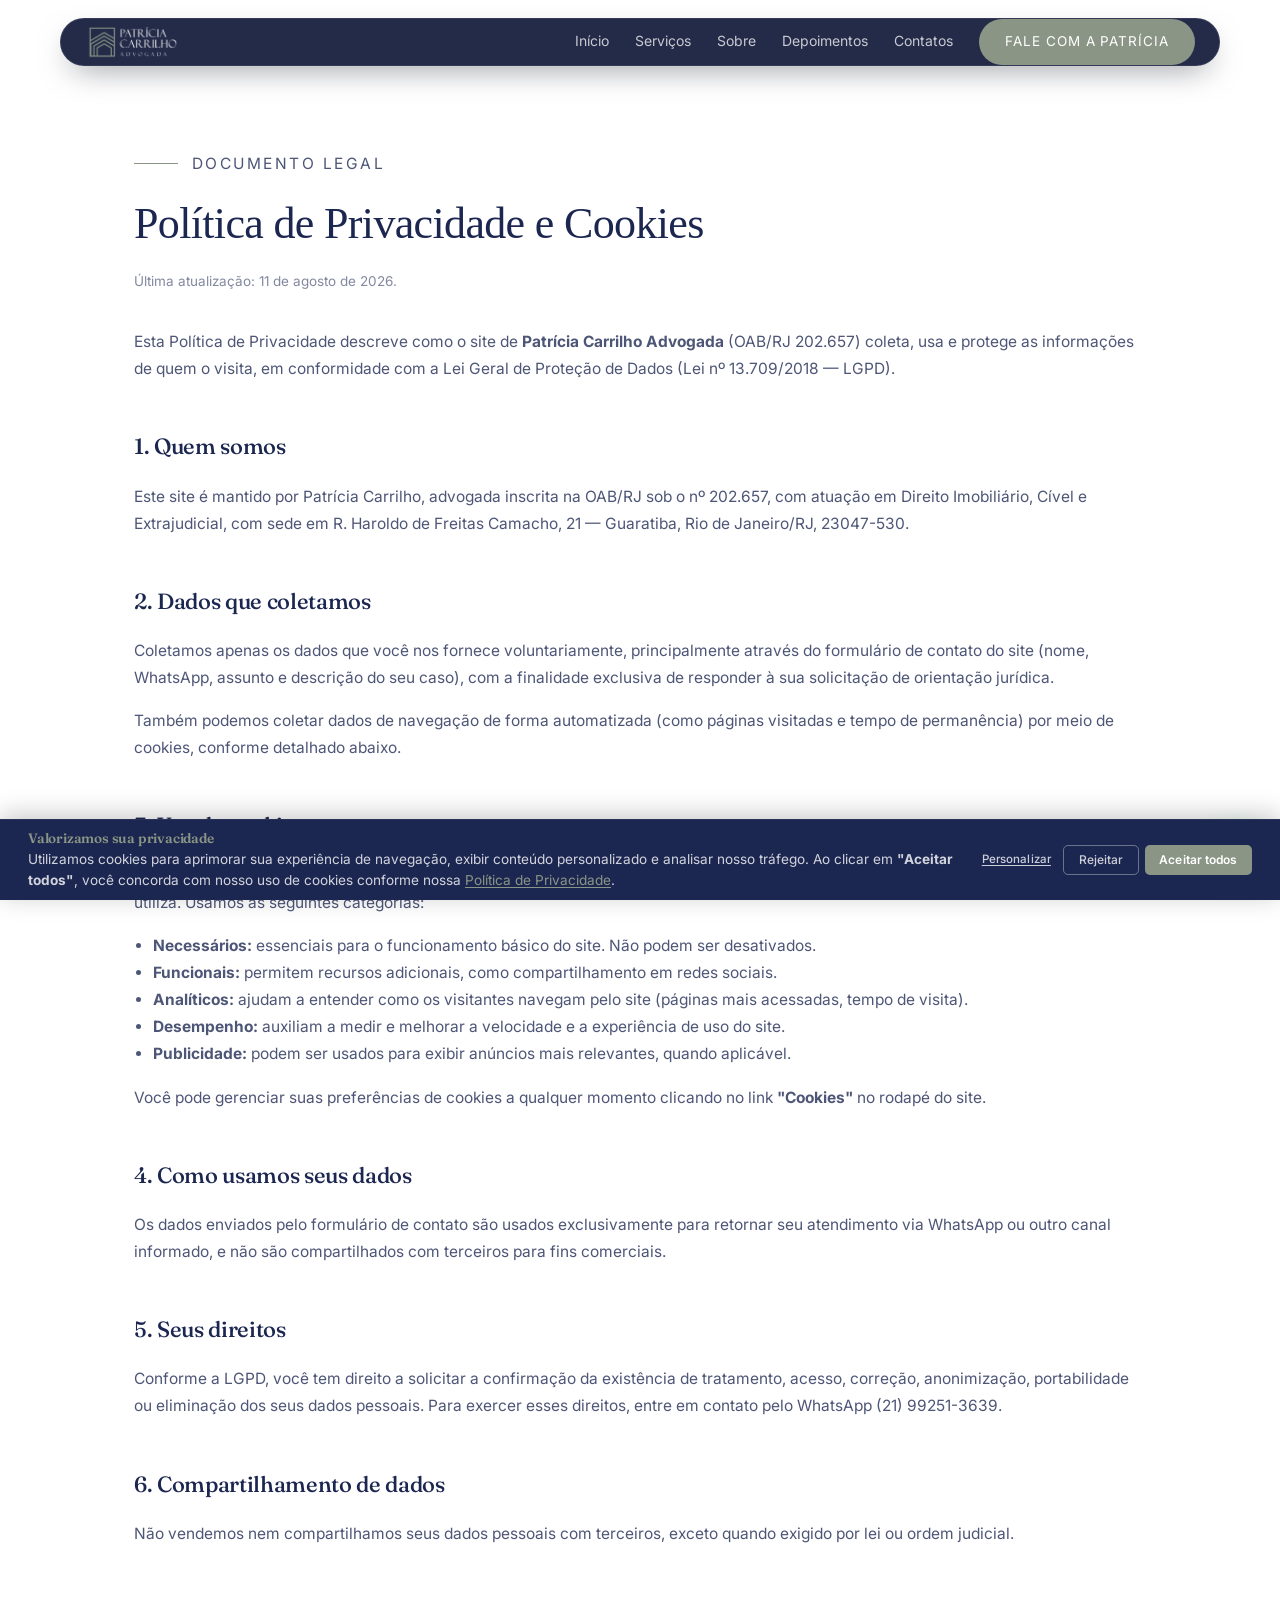
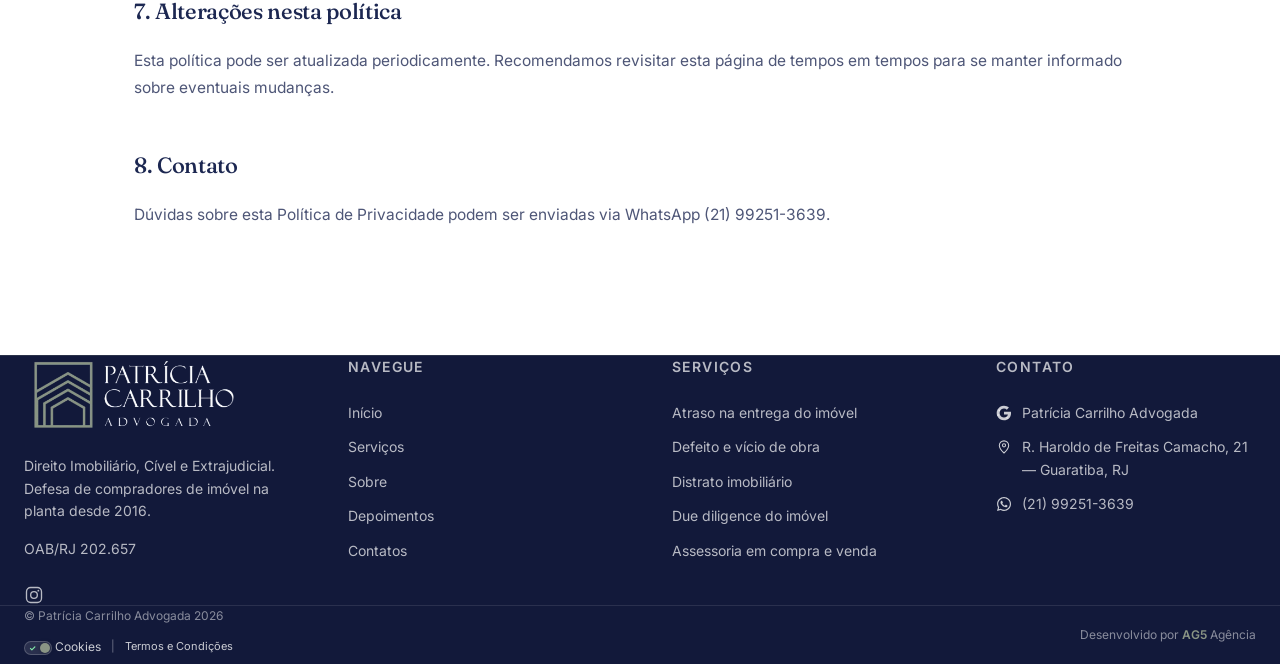
==== commit 4d0ba50c: "feat: aplica domínio oficial patriciacarrilhoadv.com.br e corrige bugs de produção Domínio confirmad" ====
--- a/politica-de-privacidade.html
+++ b/politica-de-privacidade.html
@@ -6,8 +6,9 @@
 <title>Política de Privacidade — Patrícia Carrilho Advogada</title>
 <meta name="description" content="Política de privacidade e uso de cookies do site de Patrícia Carrilho Advogada, especialista em direito imobiliário no Rio de Janeiro." />
 <meta name="robots" content="noindex, follow" />
+<link rel="canonical" href="https://patriciacarrilhoadv.com.br/politica-de-privacidade.html" />
 <link rel="icon" href="Assets/favicon-patricia-carrilho-advogada.ico" sizes="any" />
-<link rel="icon" href="Assets/favicon-patricia-carrilho-advogada.webp" type="image/webp" />
+<link rel="icon" href="Assets/favicon-patricia-carrilho-advogada.png" type="image/png" sizes="96x96" />
 <link rel="preconnect" href="https://fonts.googleapis.com" />
 <link rel="preconnect" href="https://fonts.gstatic.com" crossorigin />
 <!-- PageSpeed fix: Google Fonts carregado de forma assíncrona (preload + onload trick) — elimina render-blocking -->
@@ -35,7 +36,7 @@
 
 <header class="site-header" id="header">
   <nav class="nav wrap" id="nav" aria-label="Navegação principal">
-    <a href="index.html#topo" class="nav__logo"><img src="Assets/logo-patricia-carrilho-advogada-desktop.webp" alt="Patrícia Carrilho Advogada" /></a>
+    <a href="index.html#topo" class="nav__logo"><img src="Assets/logo-patricia-carrilho-advogada-desktop.webp" alt="Patrícia Carrilho Advogada" width="400" height="141" /></a>
     <div class="nav__right">
       <div class="nav__links" id="menu">
         <a href="index.html#topo">Início</a>
@@ -98,7 +99,7 @@
 <footer class="footer">
   <div class="wrap footer__grid">
     <div class="footer__brand">
-      <img class="footer__logo" src="Assets/logo-patricia-carrilho-advogada-desktop.webp" alt="Patrícia Carrilho Advogada" loading="lazy" />
+      <img class="footer__logo" src="Assets/logo-patricia-carrilho-advogada-desktop.webp" alt="Patrícia Carrilho Advogada" loading="lazy" width="400" height="141" />
       <p>Direito Imobiliário, Cível e Extrajudicial. Defesa de compradores de imóvel na planta desde 2016.</p>
       <p class="footer__oab">OAB/RJ 202.657</p>
       <div class="footer__social">
@@ -170,7 +171,7 @@
 <div class="drawer-overlay" id="drawerOverlay"></div>
 <aside class="drawer" id="drawer" aria-hidden="true">
   <div class="drawer__head">
-    <a href="index.html#topo" class="drawer__logo"><img src="Assets/logo-patricia-carrilho-advogada-desktop.webp" alt="Patrícia Carrilho Advogada" /></a>
+    <a href="index.html#topo" class="drawer__logo"><img src="Assets/logo-patricia-carrilho-advogada-desktop.webp" alt="Patrícia Carrilho Advogada" width="400" height="141" /></a>
     <button class="drawer__close" id="drawerClose" aria-label="Fechar menu"><span></span><span></span></button>
   </div>
   <nav class="drawer__nav" aria-label="Navegação mobile">
--- a/style.css
+++ b/style.css
@@ -106,6 +106,8 @@
 .grid-2{display:grid;grid-template-columns:minmax(0,1fr) minmax(0,1fr);gap:var(--s-5);align-items:center}
 .grid-2--wide{gap:var(--s-6);align-items:start}
 .grid-2--about{grid-template-columns:minmax(0,44fr) minmax(0,56fr);gap:64px}
+.outcome__media{max-width:600px;margin:0 auto}
+.outcome__media img{width:100%;height:auto;display:block}
 .section__head{display:flex;flex-wrap:wrap;gap:var(--s-3);align-items:flex-end;justify-content:space-between;margin-bottom:var(--s-5)}
 .section__head h2{max-width:22em;margin-bottom:0}
 
--- a/style.css
+++ b/style.css
@@ -106,6 +106,8 @@
 .grid-2{display:grid;grid-template-columns:minmax(0,1fr) minmax(0,1fr);gap:var(--s-5);align-items:center}
 .grid-2--wide{gap:var(--s-6);align-items:start}
 .grid-2--about{grid-template-columns:minmax(0,44fr) minmax(0,56fr);gap:64px}
+.outcome__media{max-width:600px;margin:0 auto}
+.outcome__media img{width:100%;height:auto;display:block}
 .section__head{display:flex;flex-wrap:wrap;gap:var(--s-3);align-items:flex-end;justify-content:space-between;margin-bottom:var(--s-5)}
 .section__head h2{max-width:22em;margin-bottom:0}
 
